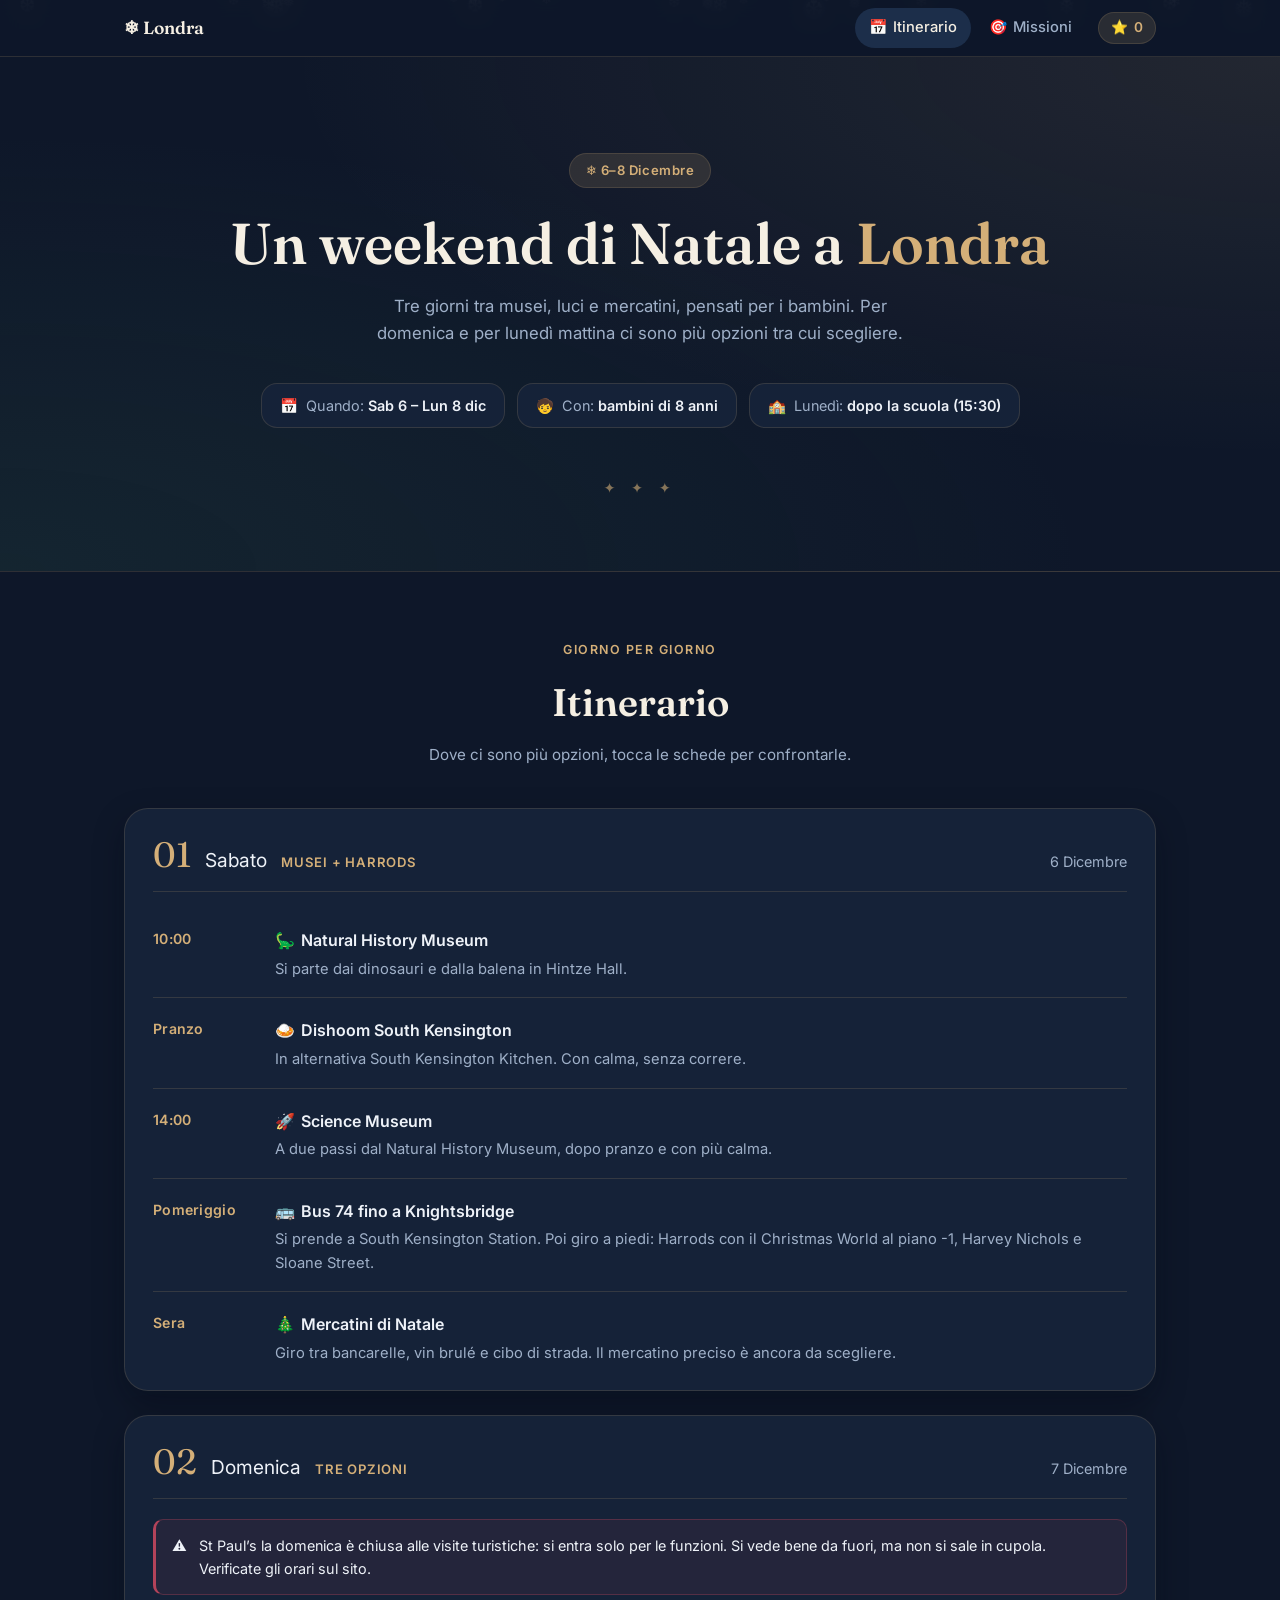
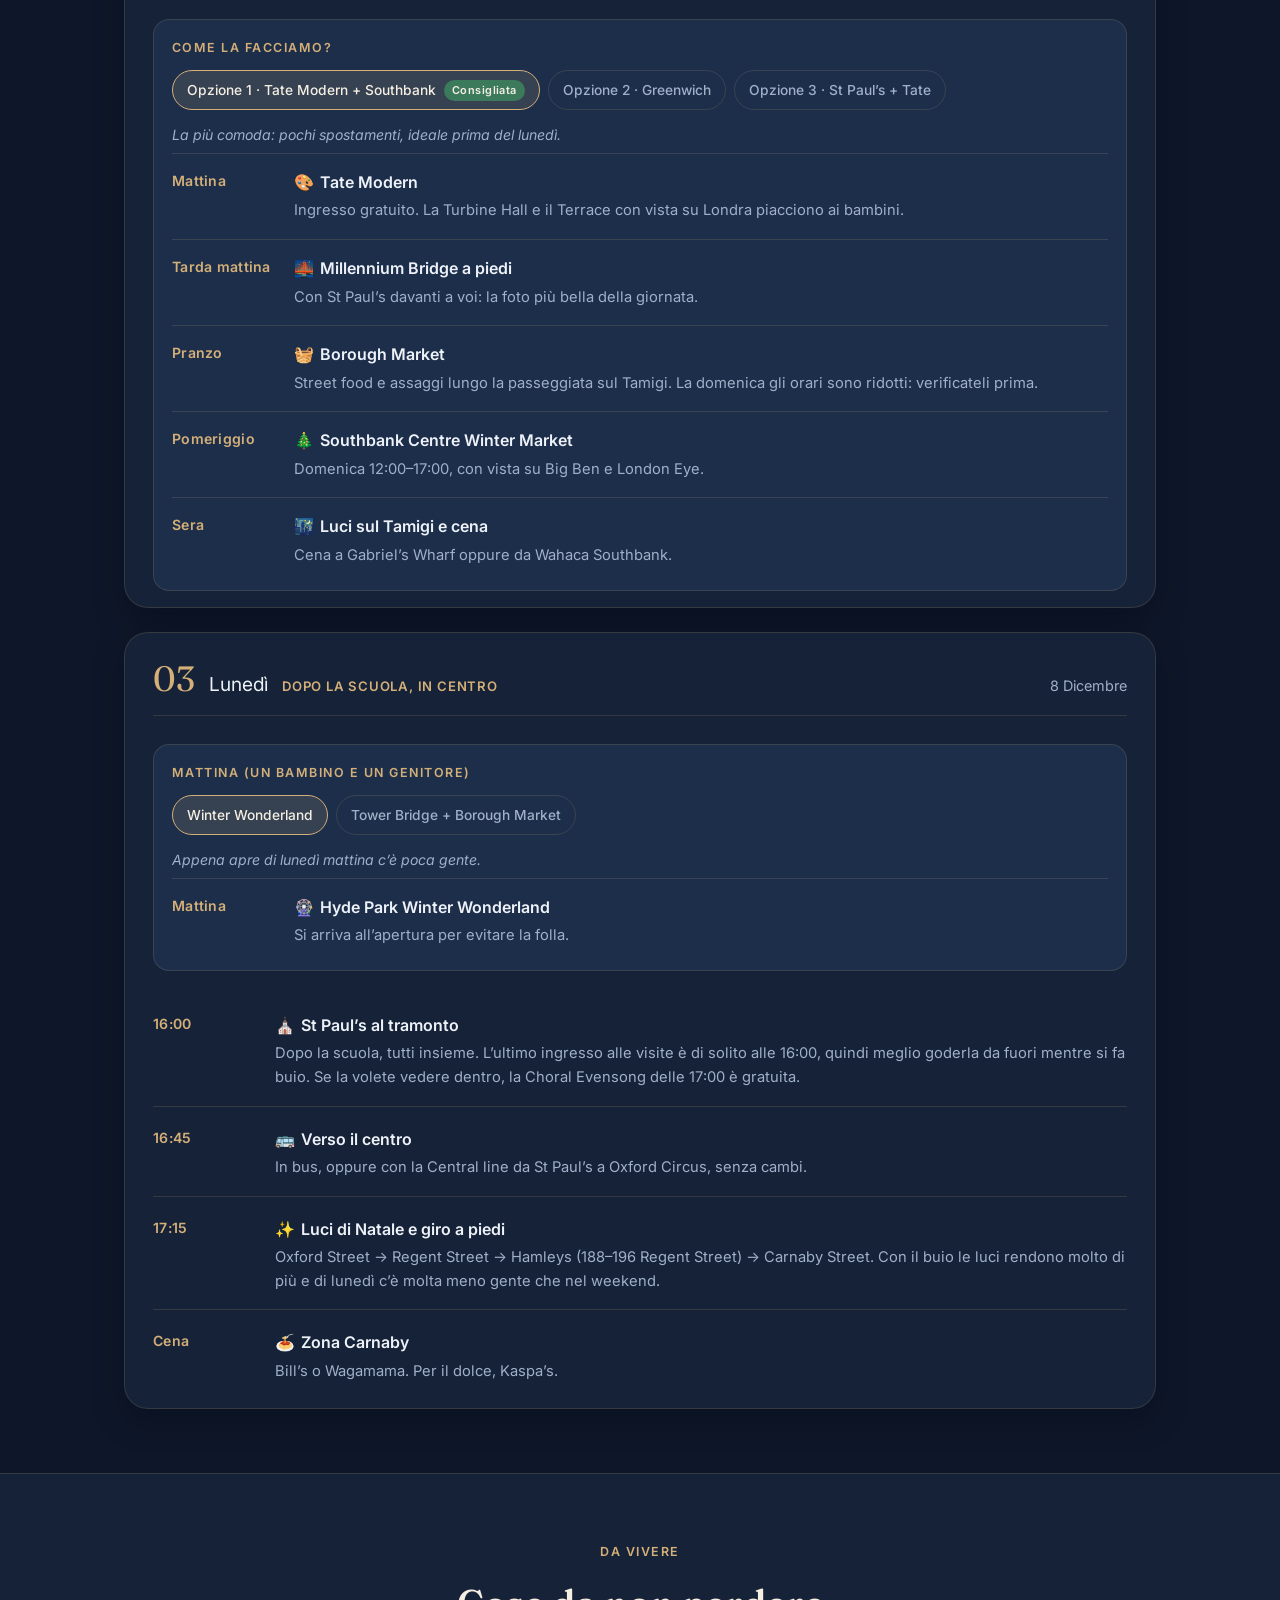
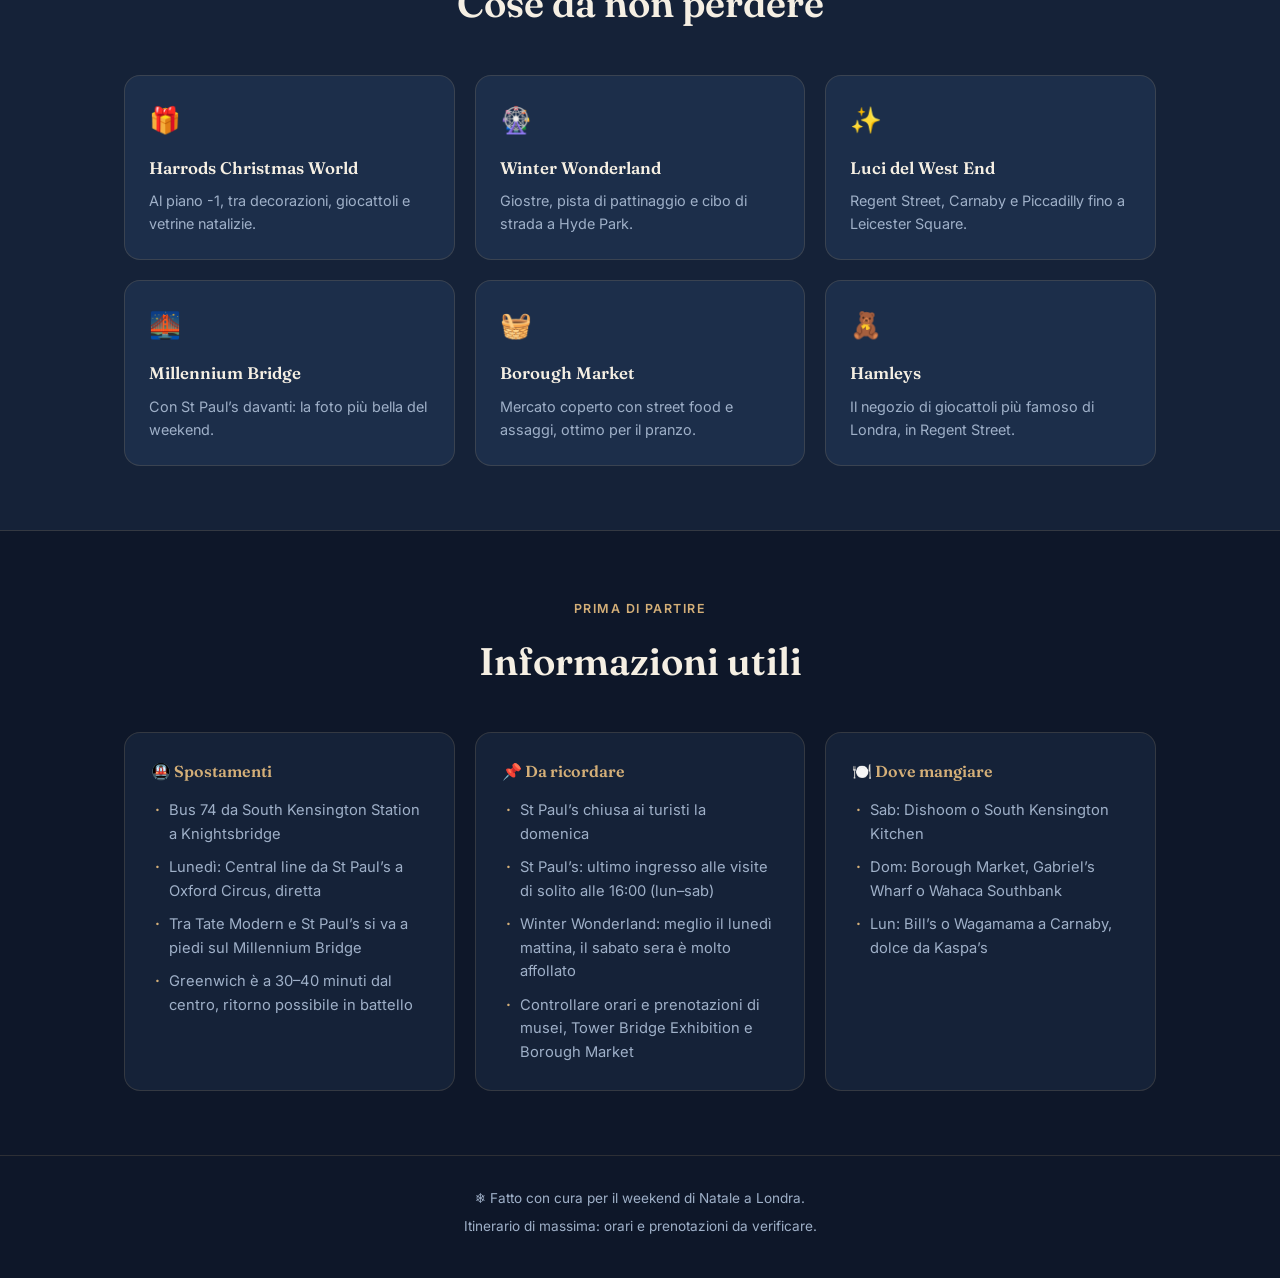
==== index.html @ 8138b047 "broke css and html" ====
<!DOCTYPE html>
<html lang="it">
<head>
  <meta charset="UTF-8">
  <meta name="viewport" content="width=device-width, initial-scale=1.0">
  <meta name="theme-color" content="#0e1729">
  <meta name="description" content="Weekend di Natale a Londra: itinerario, cose da fare e informazioni utili.">
  <title>Londra · Weekend di Natale</title>

  <link rel="preconnect" href="https://fonts.googleapis.com">
  <link rel="preconnect" href="https://fonts.gstatic.com" crossorigin>
  <link href="https://fonts.googleapis.com/css2?family=Fraunces:opsz,wght@9..144,500;9..144,600;9..144,700&family=Inter:wght@400;500;600;700&display=swap" rel="stylesheet">

  <link rel="stylesheet" href="css/main.css?v=2">
</head>
<body>

  <div class="snow" id="snow" aria-hidden="true"></div>

  <nav class="topnav" id="topnav" aria-label="Pagine"></nav>

  <header class="hero" id="hero"></header>

  <main>
    <section class="itinerary" id="itinerary" aria-labelledby="itinerary-title"></section>

    <section class="highlights" id="highlights" aria-labelledby="highlights-title"></section>

    <section class="info" id="info" aria-labelledby="info-title"></section>
  </main>

  <footer id="footer"></footer>

  <script src="js/content.js?v=2"></script>
  <script src="js/store.js?v=2"></script>
  <script src="js/snow.js?v=2"></script>
  <script src="js/nav.js?v=2"></script>
  <script src="js/render/header.js?v=2"></script>
  <script src="js/render/itinerary.js?v=2"></script>
  <script src="js/render/highlights.js?v=2"></script>
  <script src="js/render/info.js?v=2"></script>
  <script src="js/render/footer.js?v=2"></script>
  <script src="js/options-behavior.js?v=2"></script>
  <script src="js/main.js?v=2"></script>
</body>
</html>
---- css/main.css ----
/* Entry point: importa i token prima di tutto, poi base e i moduli
   per sezione. L'ordine segue quello del DOM in index.html. */
@import 'tokens.css?v=2';
@import 'base.css?v=2';
@import 'snow.css?v=2';
@import 'nav.css?v=2';
@import 'header.css?v=2';
@import 'itinerary.css?v=2';
@import 'choice.css?v=2';
@import 'highlights.css?v=2';
@import 'info.css?v=2';
@import 'missions.css?v=2';
@import 'footer.css?v=2';

main {
  position: relative;
  z-index: 2;
}

footer {
  position: relative;
  z-index: 2;
}
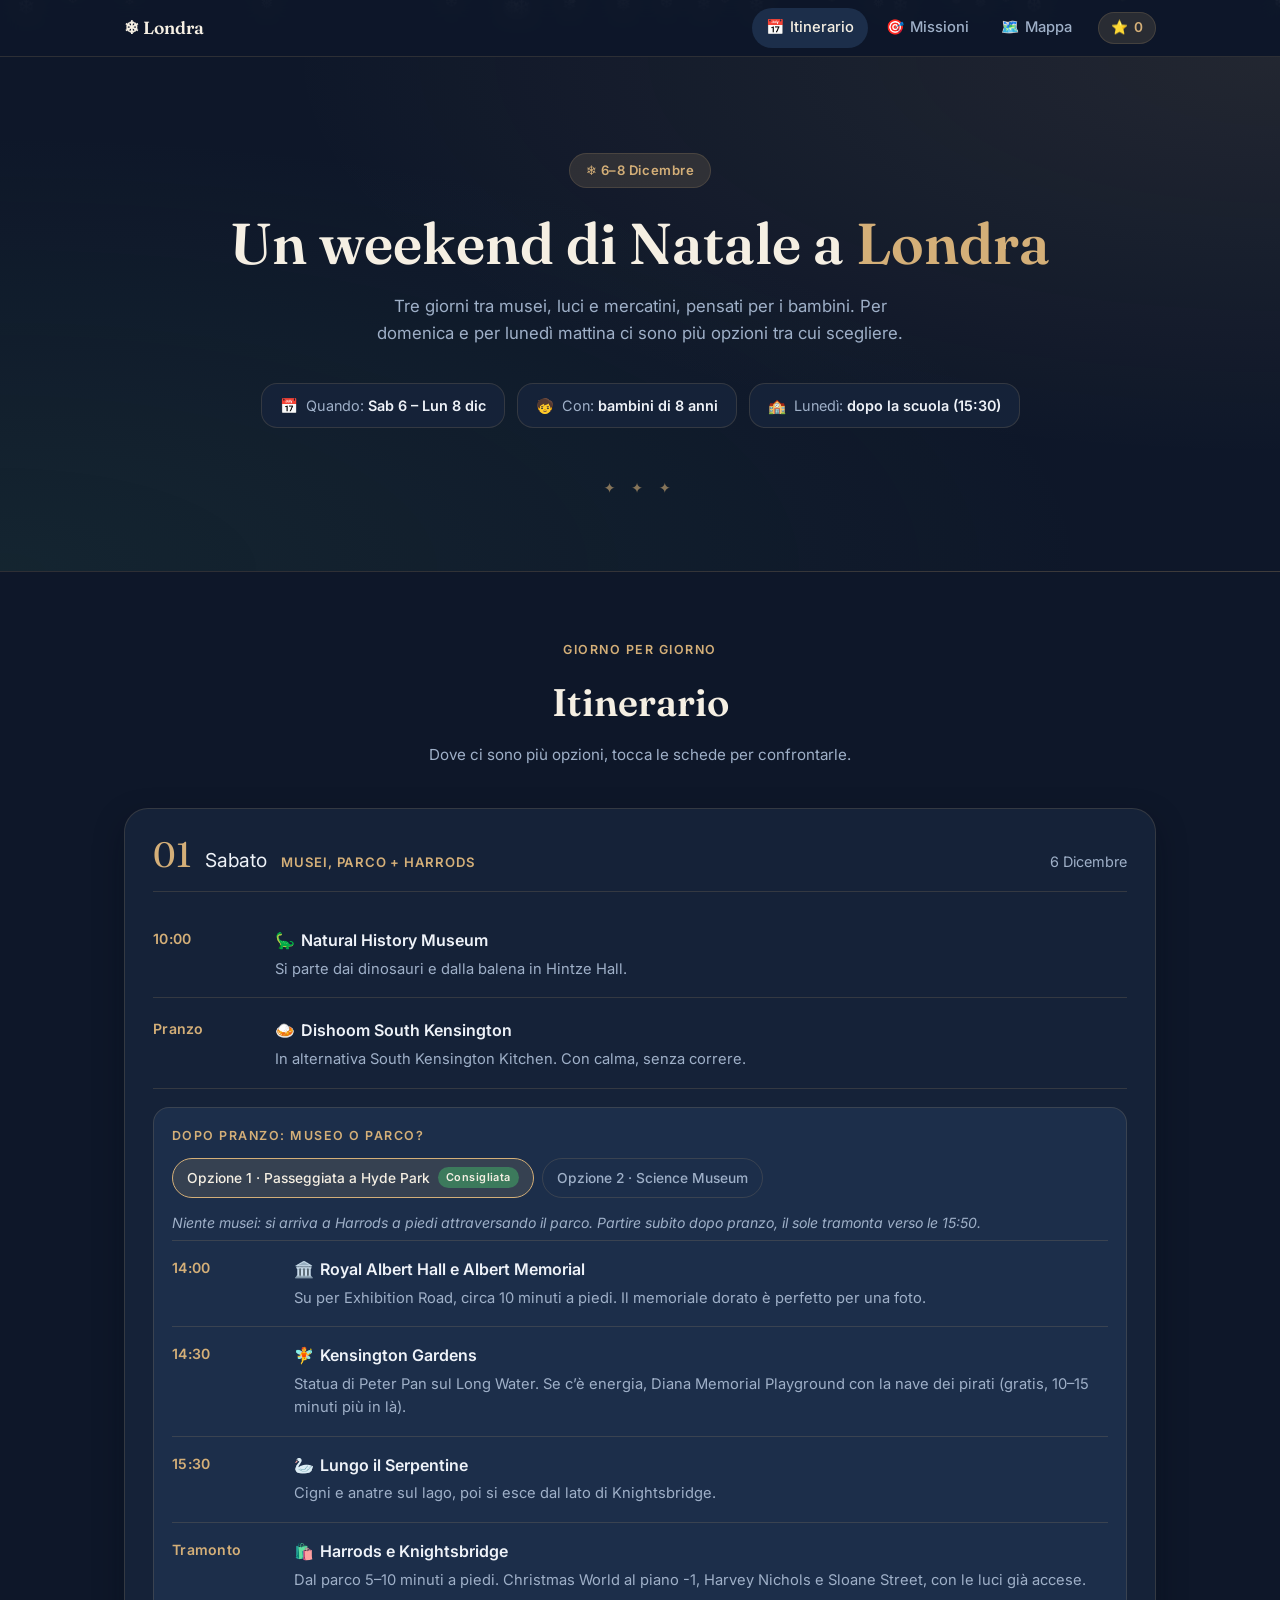
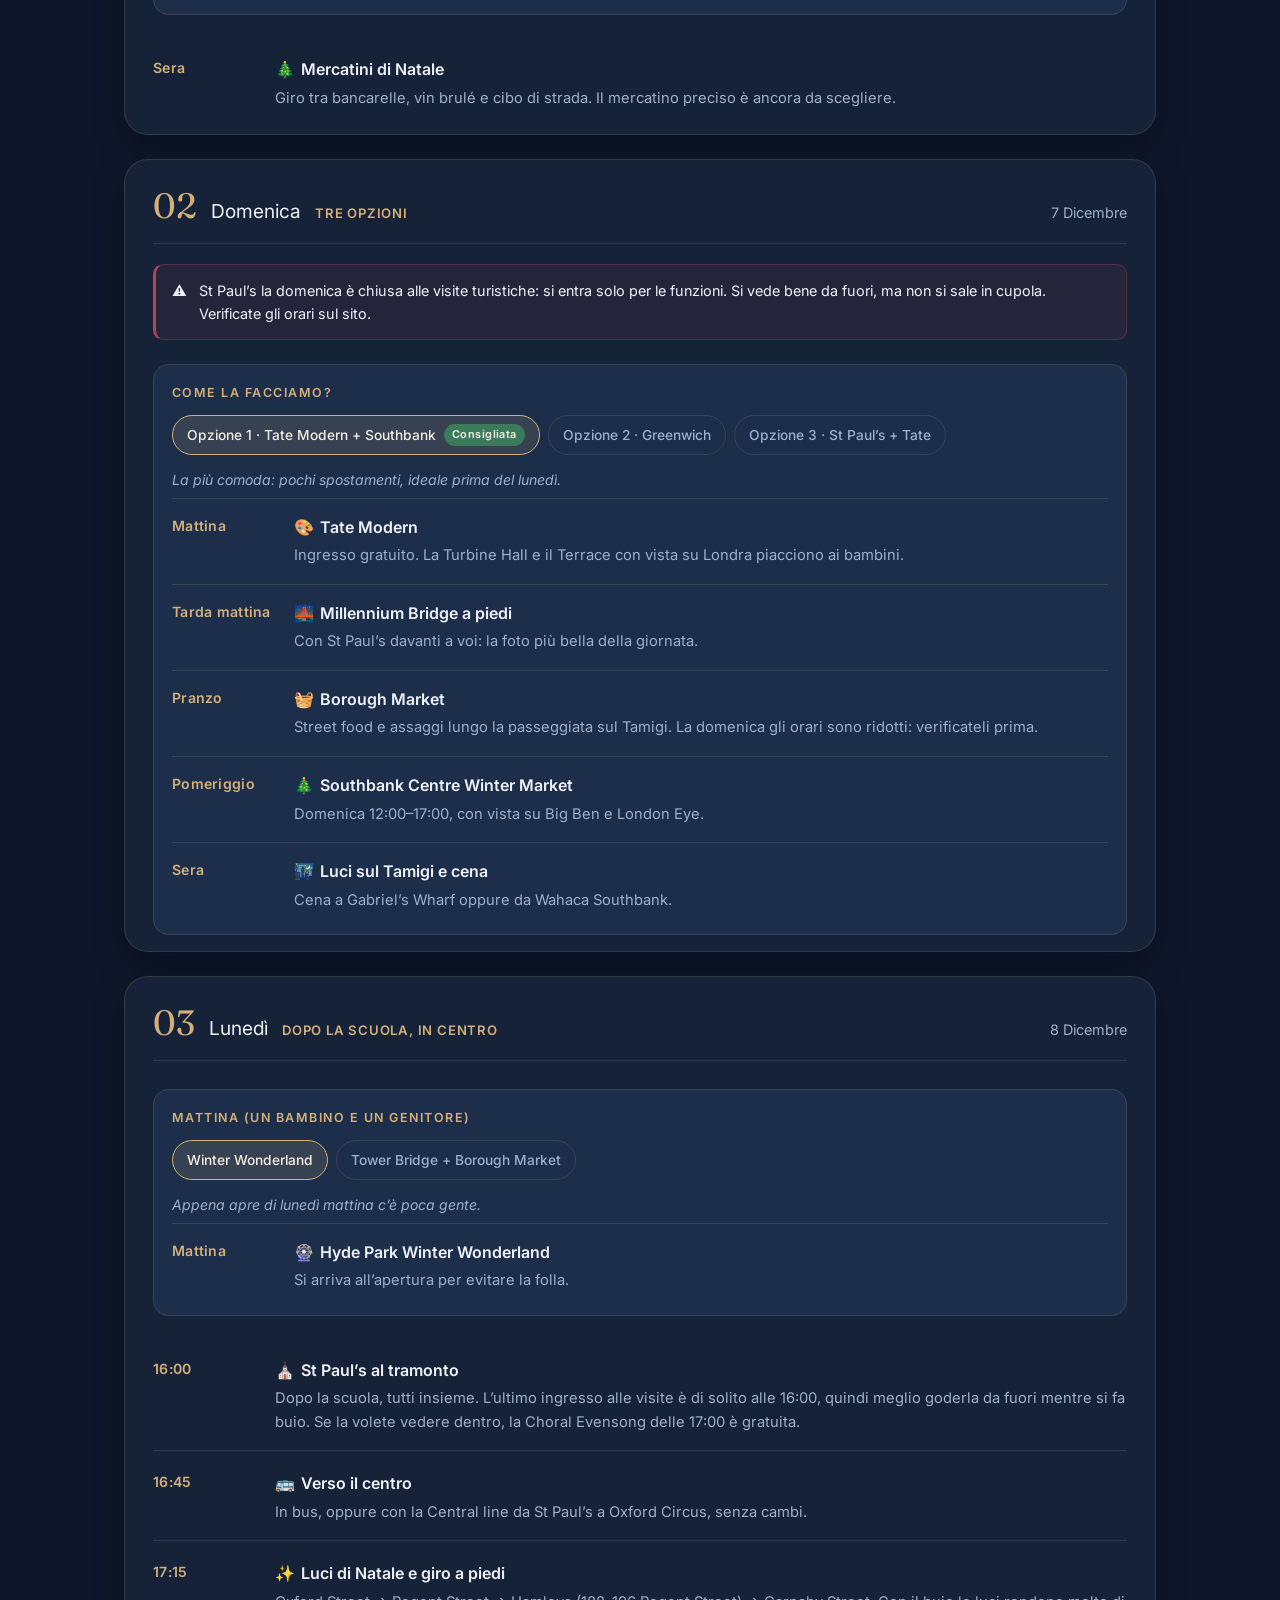
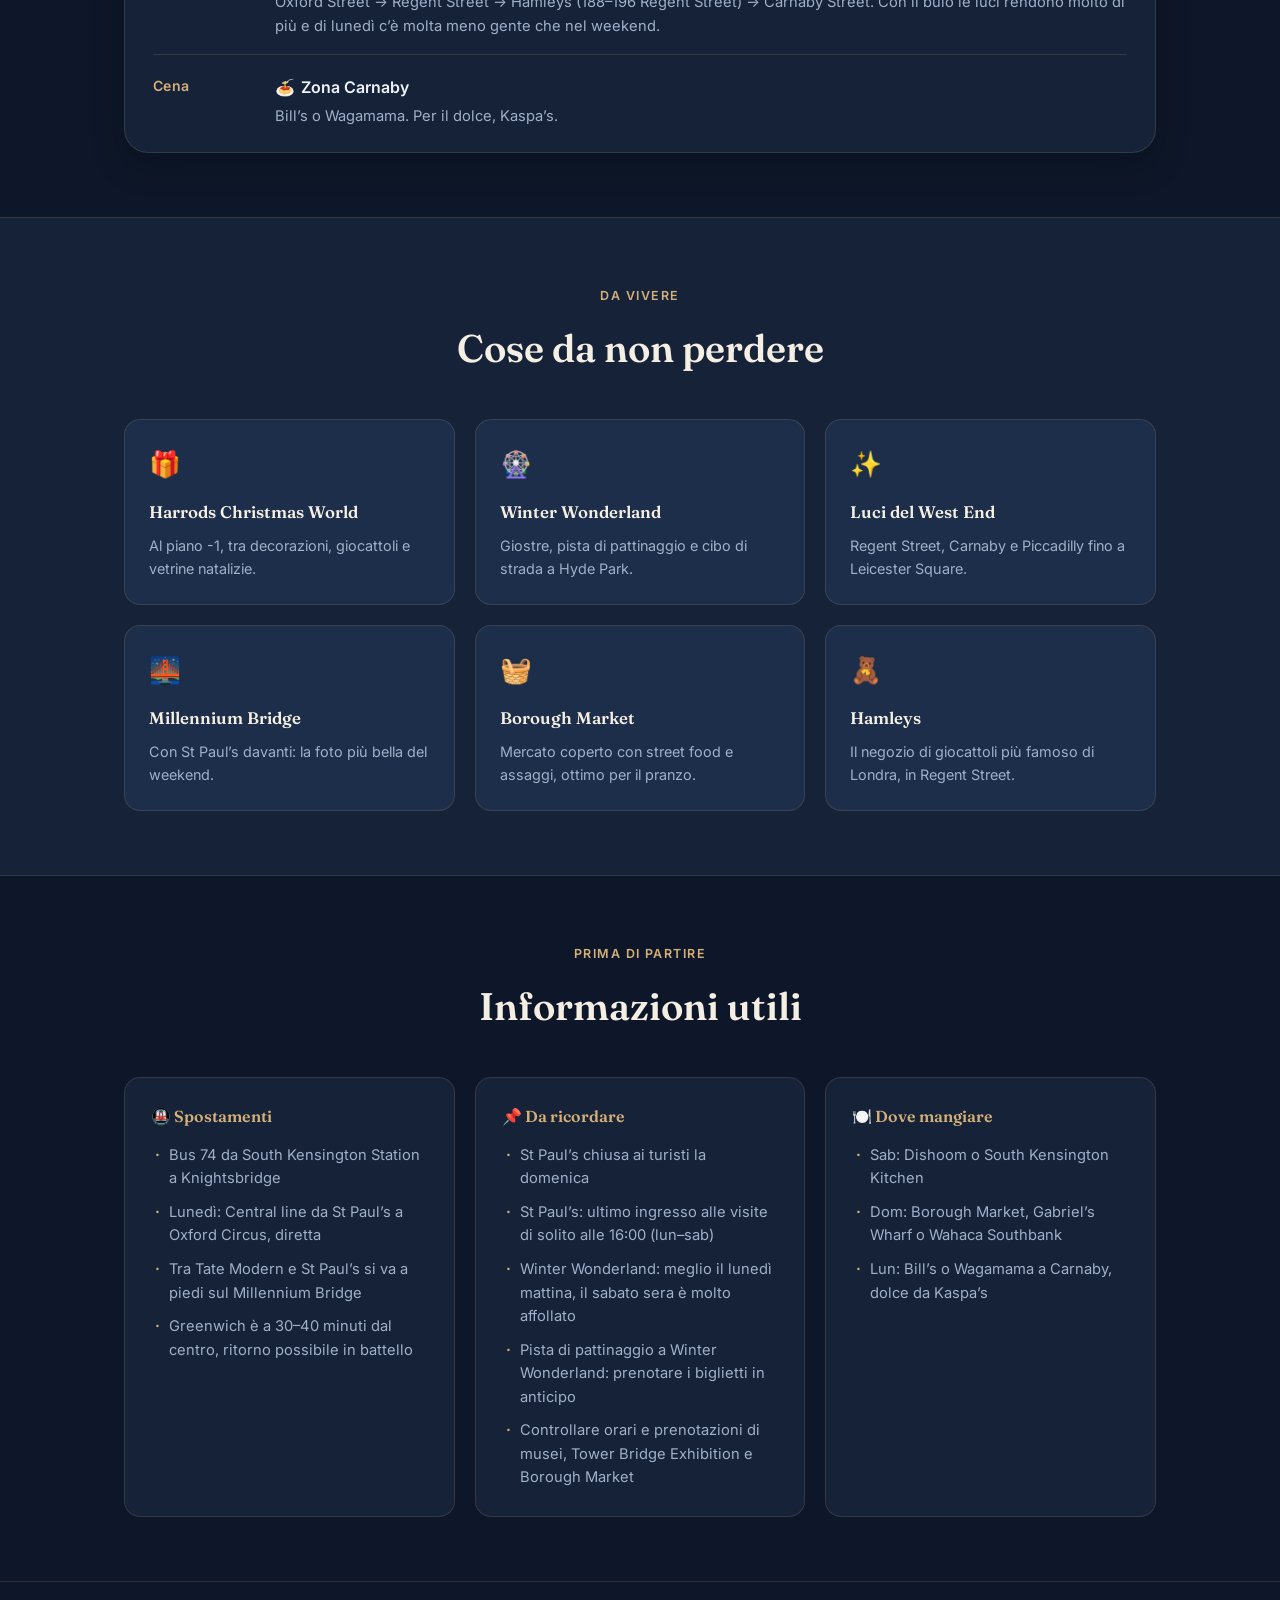
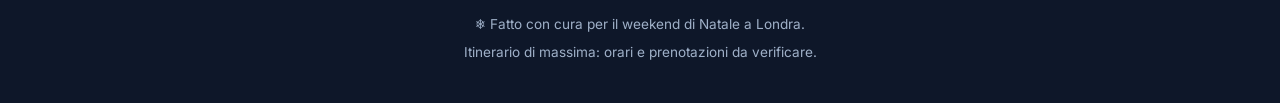
==== commit 9e1cbaa9: "Add Christmas map page with shops, lights, markets and museums New mappa.html (linked in the top nav" ====
--- a/index.html
+++ b/index.html
@@ -11,7 +11,7 @@
   <link rel="preconnect" href="https://fonts.gstatic.com" crossorigin>
   <link href="https://fonts.googleapis.com/css2?family=Fraunces:opsz,wght@9..144,500;9..144,600;9..144,700&family=Inter:wght@400;500;600;700&display=swap" rel="stylesheet">
 
-  <link rel="stylesheet" href="css/main.css?v=2">
+  <link rel="stylesheet" href="css/main.css?v=5">
 </head>
 <body>
 
@@ -31,16 +31,16 @@
 
   <footer id="footer"></footer>
 
-  <script src="js/content.js?v=2"></script>
-  <script src="js/store.js?v=2"></script>
-  <script src="js/snow.js?v=2"></script>
-  <script src="js/nav.js?v=2"></script>
-  <script src="js/render/header.js?v=2"></script>
-  <script src="js/render/itinerary.js?v=2"></script>
-  <script src="js/render/highlights.js?v=2"></script>
-  <script src="js/render/info.js?v=2"></script>
-  <script src="js/render/footer.js?v=2"></script>
-  <script src="js/options-behavior.js?v=2"></script>
-  <script src="js/main.js?v=2"></script>
+  <script src="js/content.js?v=5"></script>
+  <script src="js/store.js?v=5"></script>
+  <script src="js/snow.js?v=5"></script>
+  <script src="js/nav.js?v=5"></script>
+  <script src="js/render/header.js?v=5"></script>
+  <script src="js/render/itinerary.js?v=5"></script>
+  <script src="js/render/highlights.js?v=5"></script>
+  <script src="js/render/info.js?v=5"></script>
+  <script src="js/render/footer.js?v=5"></script>
+  <script src="js/options-behavior.js?v=5"></script>
+  <script src="js/main.js?v=5"></script>
 </body>
 </html>
--- a/css/main.css
+++ b/css/main.css
@@ -1,16 +1,17 @@
 /* Entry point: importa i token prima di tutto, poi base e i moduli
    per sezione. L'ordine segue quello del DOM in index.html. */
-@import 'tokens.css?v=2';
-@import 'base.css?v=2';
-@import 'snow.css?v=2';
-@import 'nav.css?v=2';
-@import 'header.css?v=2';
-@import 'itinerary.css?v=2';
-@import 'choice.css?v=2';
-@import 'highlights.css?v=2';
-@import 'info.css?v=2';
-@import 'missions.css?v=2';
-@import 'footer.css?v=2';
+@import 'tokens.css?v=5';
+@import 'base.css?v=5';
+@import 'snow.css?v=5';
+@import 'nav.css?v=5';
+@import 'header.css?v=5';
+@import 'itinerary.css?v=5';
+@import 'choice.css?v=5';
+@import 'highlights.css?v=5';
+@import 'info.css?v=5';
+@import 'missions.css?v=5';
+@import 'map.css?v=5';
+@import 'footer.css?v=5';
 
 main {
   position: relative;
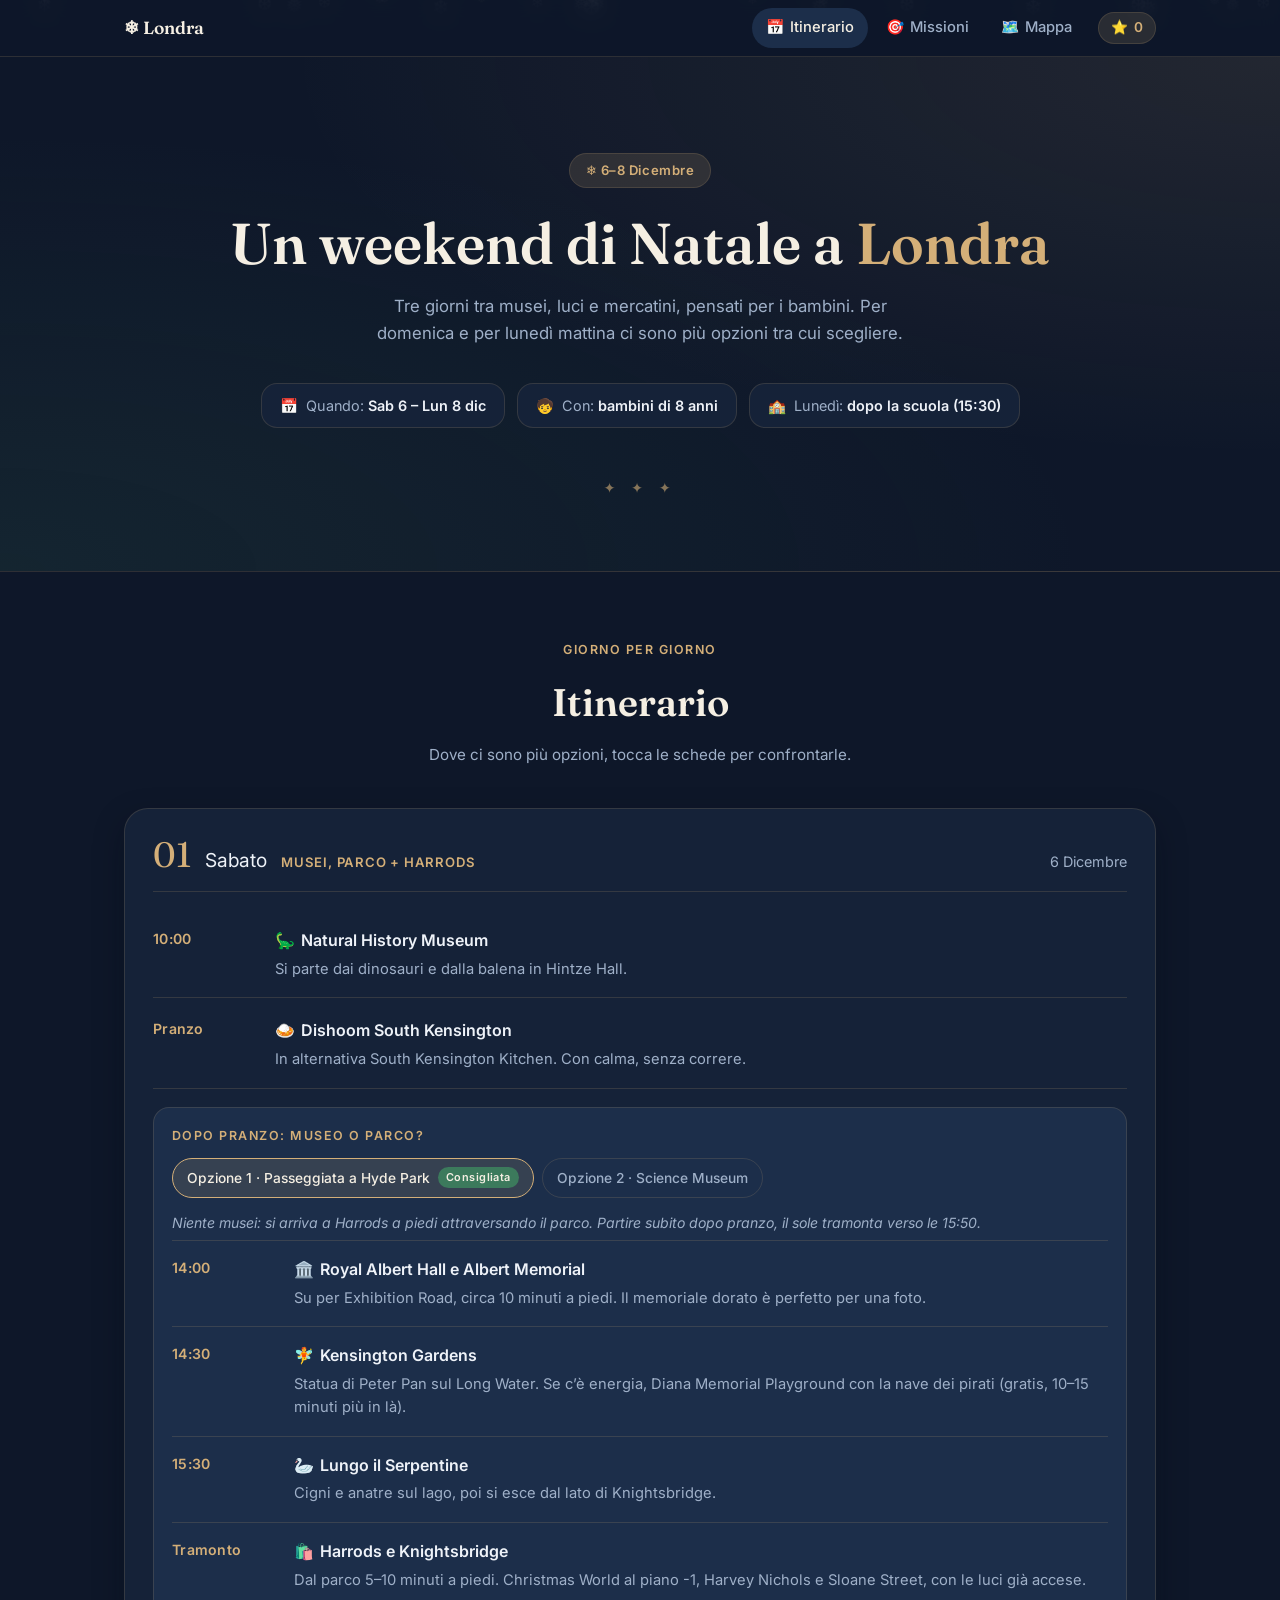
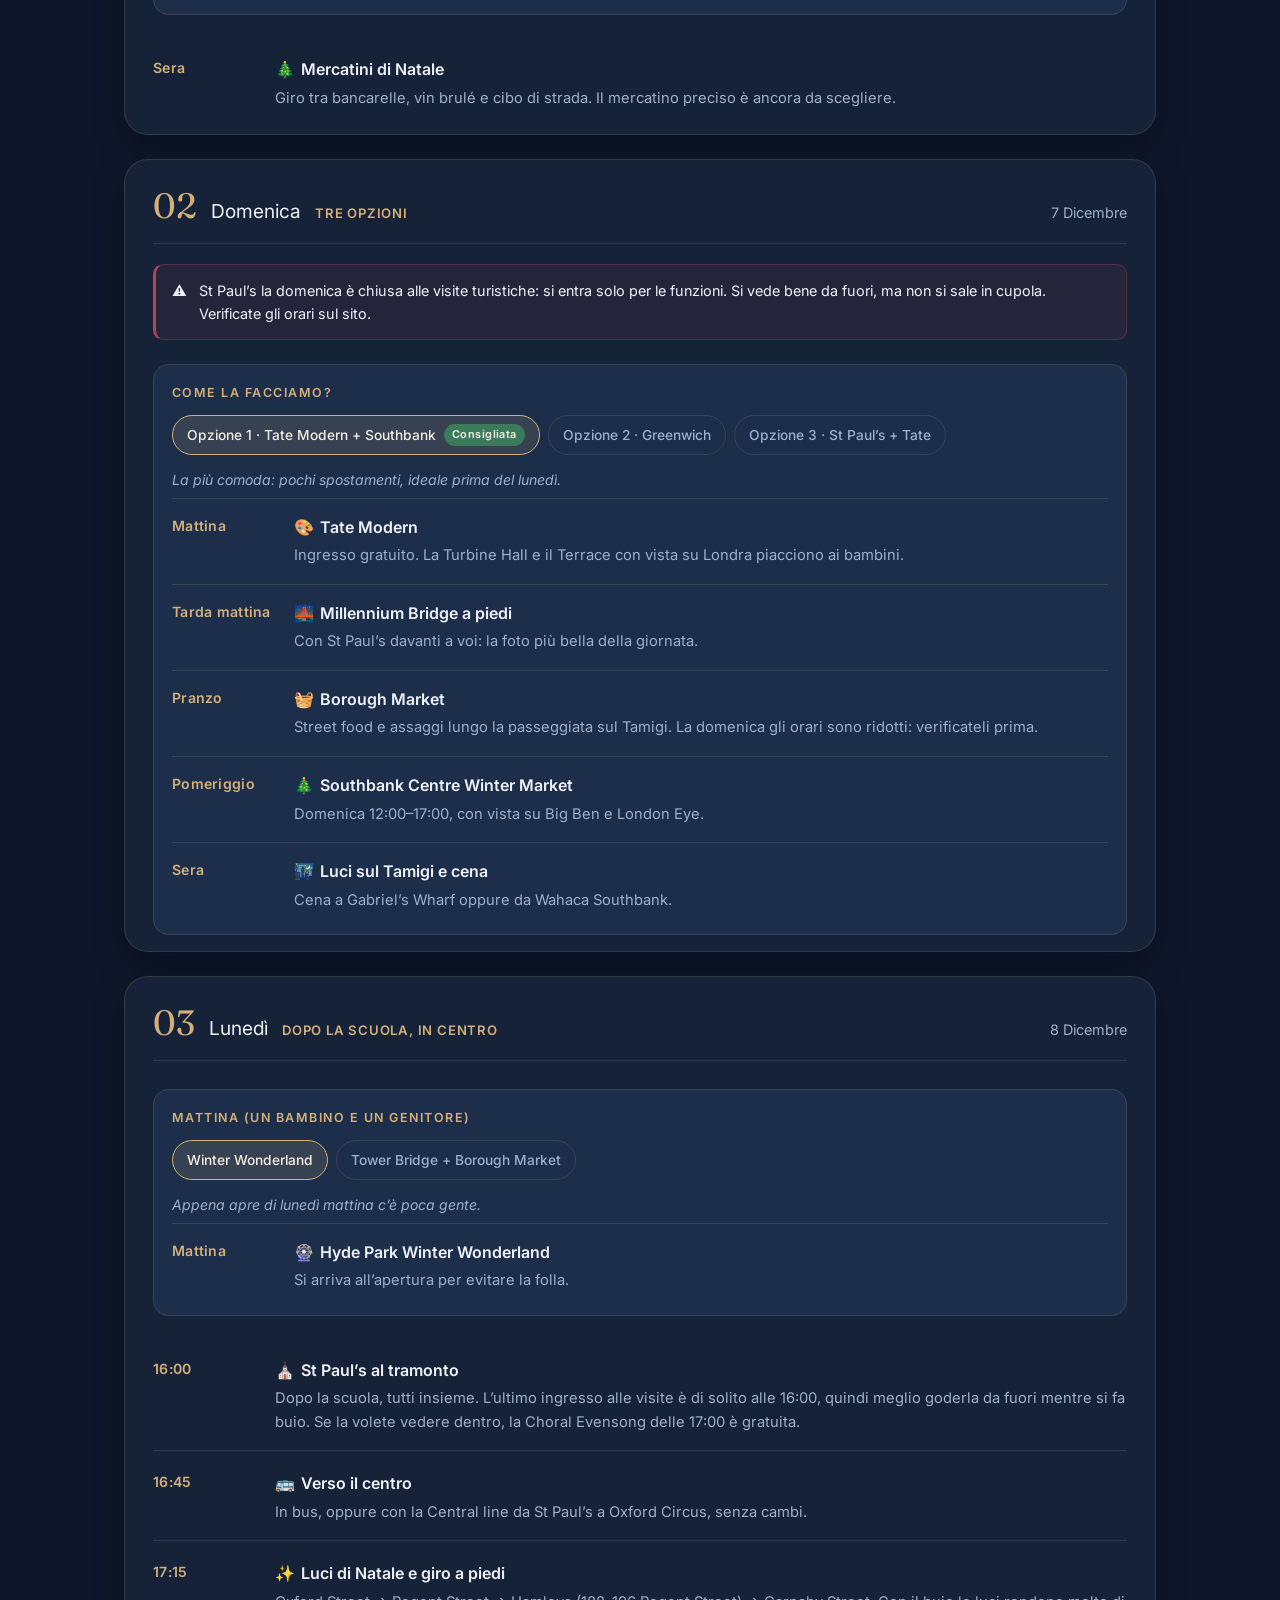
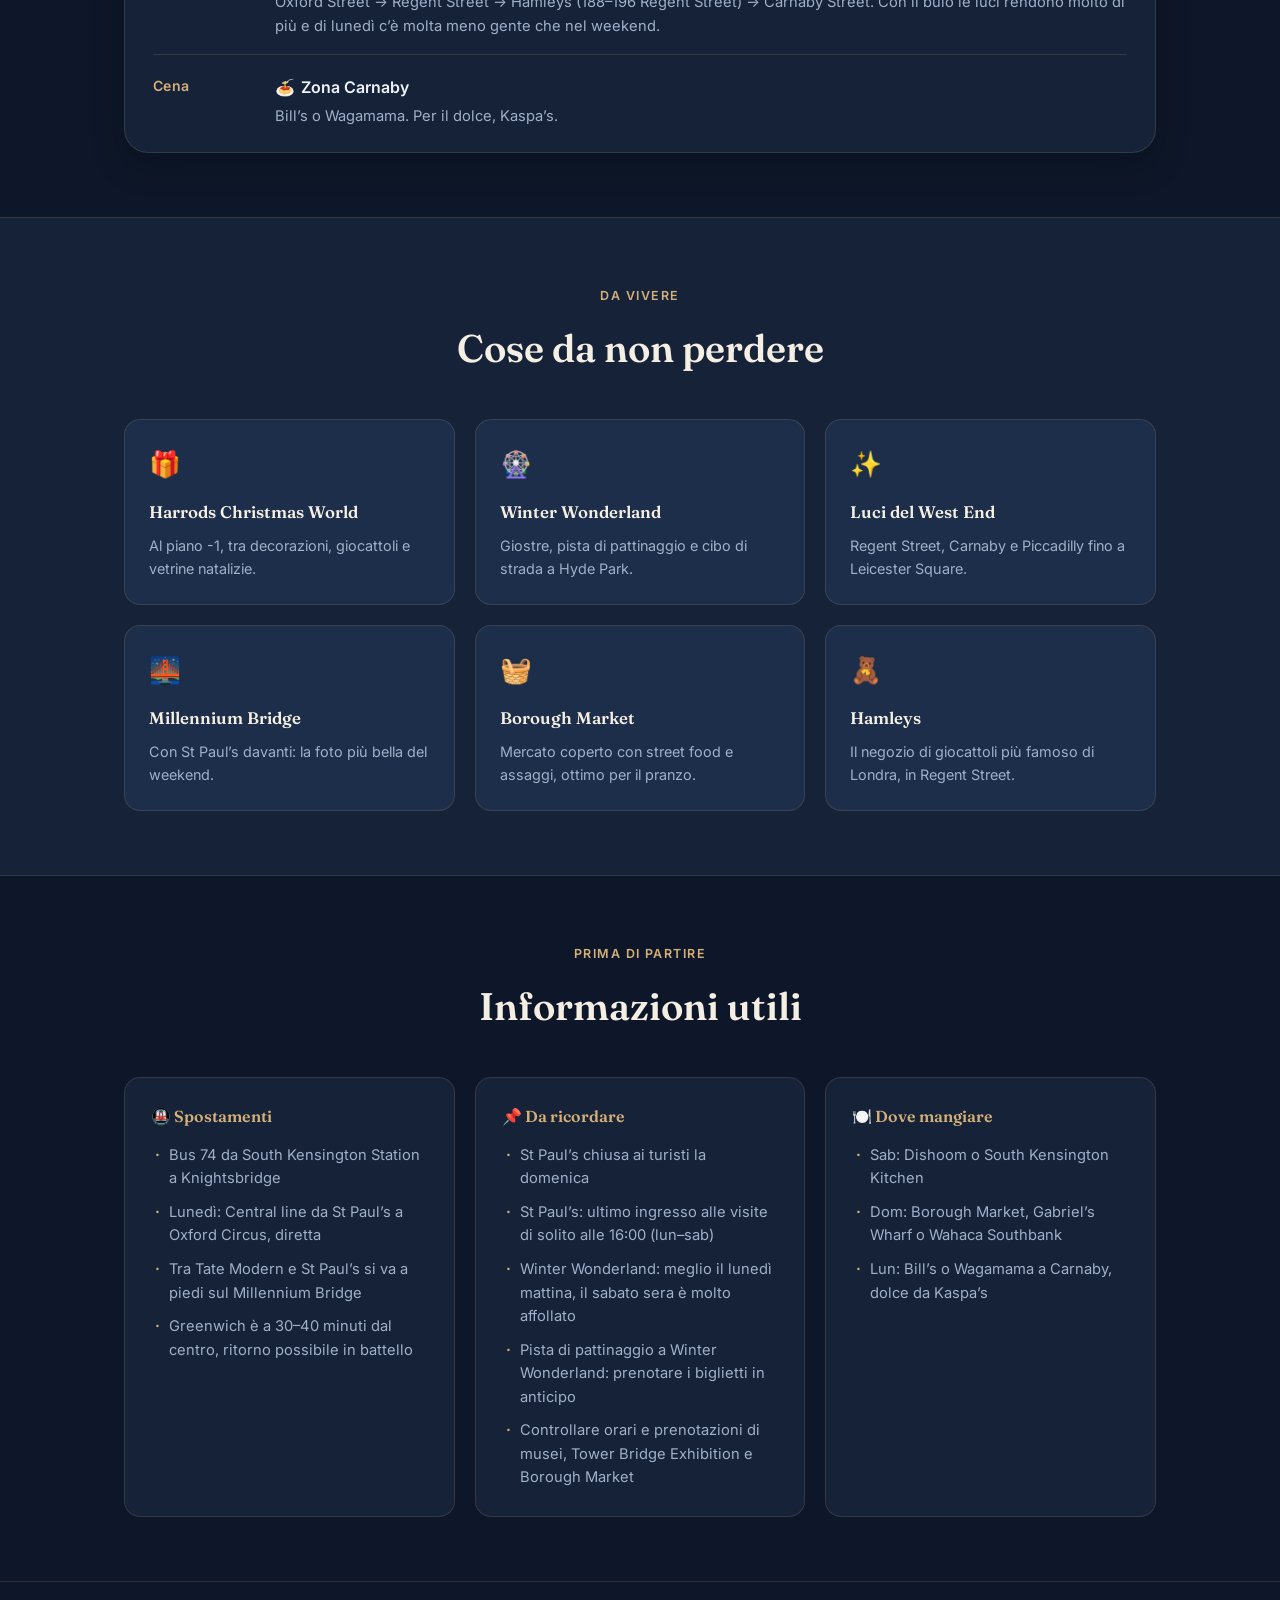
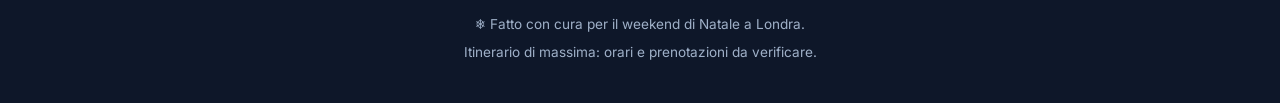
==== commit b952c7ed: "Expand Christmas map: 2026 lights, Harry Potter, gardens and search - Add every 2026 light display a" ====
--- a/index.html
+++ b/index.html
@@ -11,7 +11,7 @@
   <link rel="preconnect" href="https://fonts.gstatic.com" crossorigin>
   <link href="https://fonts.googleapis.com/css2?family=Fraunces:opsz,wght@9..144,500;9..144,600;9..144,700&family=Inter:wght@400;500;600;700&display=swap" rel="stylesheet">
 
-  <link rel="stylesheet" href="css/main.css?v=5">
+  <link rel="stylesheet" href="css/main.css?v=9">
 </head>
 <body>
 
@@ -31,16 +31,16 @@
 
   <footer id="footer"></footer>
 
-  <script src="js/content.js?v=5"></script>
-  <script src="js/store.js?v=5"></script>
-  <script src="js/snow.js?v=5"></script>
-  <script src="js/nav.js?v=5"></script>
-  <script src="js/render/header.js?v=5"></script>
-  <script src="js/render/itinerary.js?v=5"></script>
-  <script src="js/render/highlights.js?v=5"></script>
-  <script src="js/render/info.js?v=5"></script>
-  <script src="js/render/footer.js?v=5"></script>
-  <script src="js/options-behavior.js?v=5"></script>
-  <script src="js/main.js?v=5"></script>
+  <script src="js/content.js?v=9"></script>
+  <script src="js/store.js?v=9"></script>
+  <script src="js/snow.js?v=9"></script>
+  <script src="js/nav.js?v=9"></script>
+  <script src="js/render/header.js?v=9"></script>
+  <script src="js/render/itinerary.js?v=9"></script>
+  <script src="js/render/highlights.js?v=9"></script>
+  <script src="js/render/info.js?v=9"></script>
+  <script src="js/render/footer.js?v=9"></script>
+  <script src="js/options-behavior.js?v=9"></script>
+  <script src="js/main.js?v=9"></script>
 </body>
 </html>
--- a/css/main.css
+++ b/css/main.css
@@ -1,17 +1,17 @@
 /* Entry point: importa i token prima di tutto, poi base e i moduli
    per sezione. L'ordine segue quello del DOM in index.html. */
-@import 'tokens.css?v=5';
-@import 'base.css?v=5';
-@import 'snow.css?v=5';
-@import 'nav.css?v=5';
-@import 'header.css?v=5';
-@import 'itinerary.css?v=5';
-@import 'choice.css?v=5';
-@import 'highlights.css?v=5';
-@import 'info.css?v=5';
-@import 'missions.css?v=5';
-@import 'map.css?v=5';
-@import 'footer.css?v=5';
+@import 'tokens.css?v=9';
+@import 'base.css?v=9';
+@import 'snow.css?v=9';
+@import 'nav.css?v=9';
+@import 'header.css?v=9';
+@import 'itinerary.css?v=9';
+@import 'choice.css?v=9';
+@import 'highlights.css?v=9';
+@import 'info.css?v=9';
+@import 'missions.css?v=9';
+@import 'map.css?v=9';
+@import 'footer.css?v=9';
 
 main {
   position: relative;
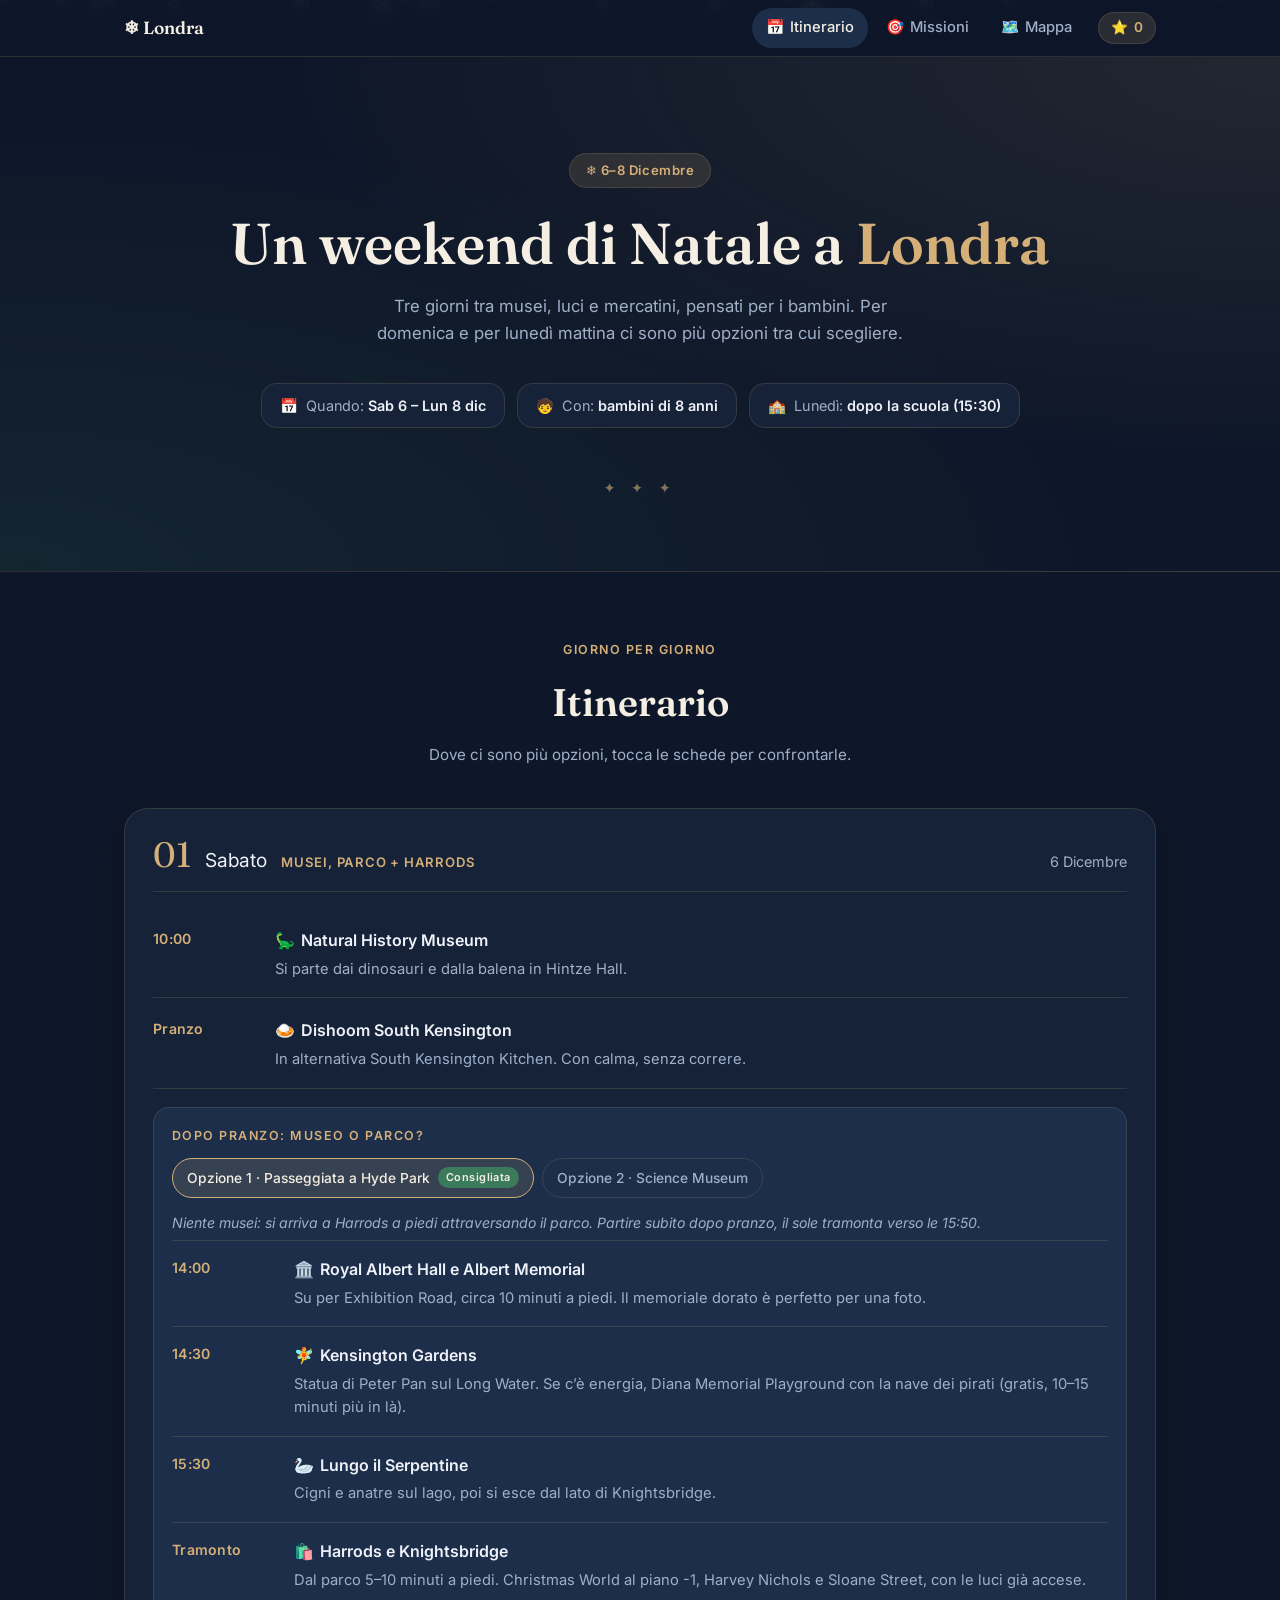
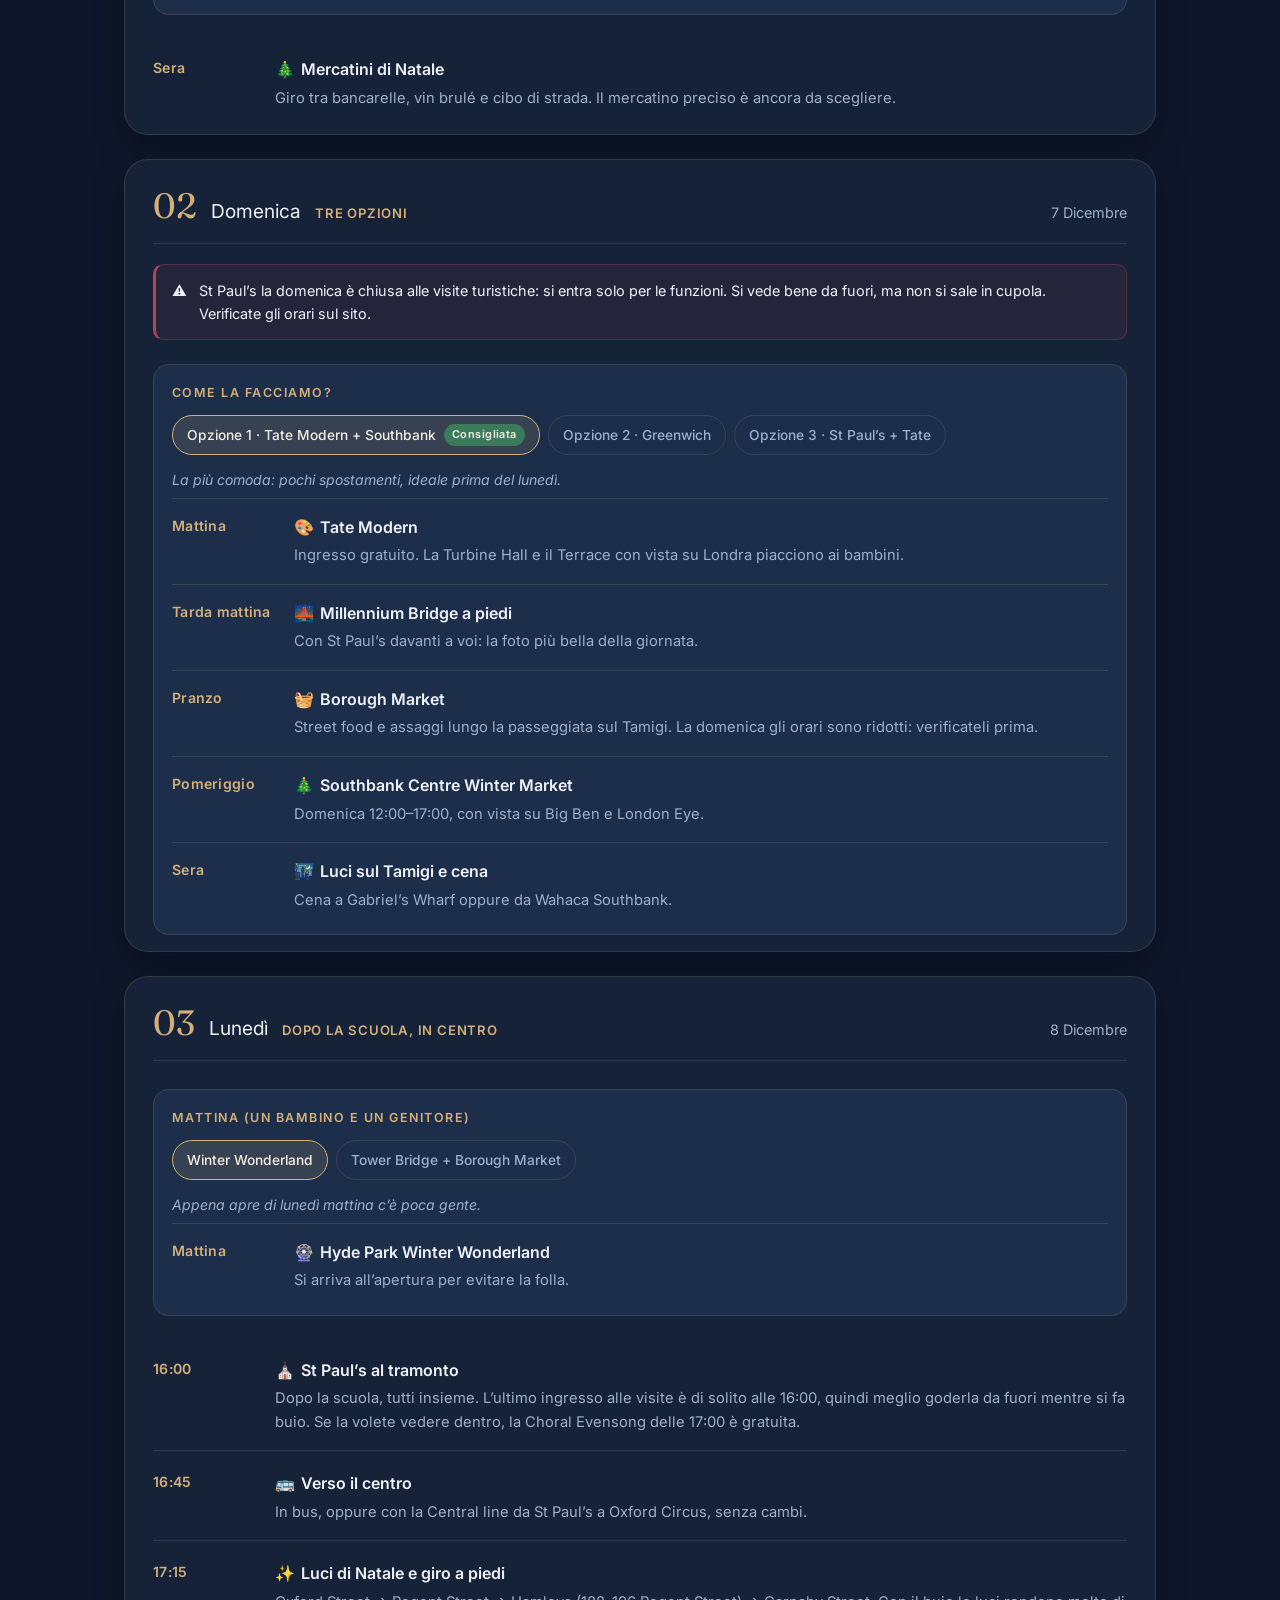
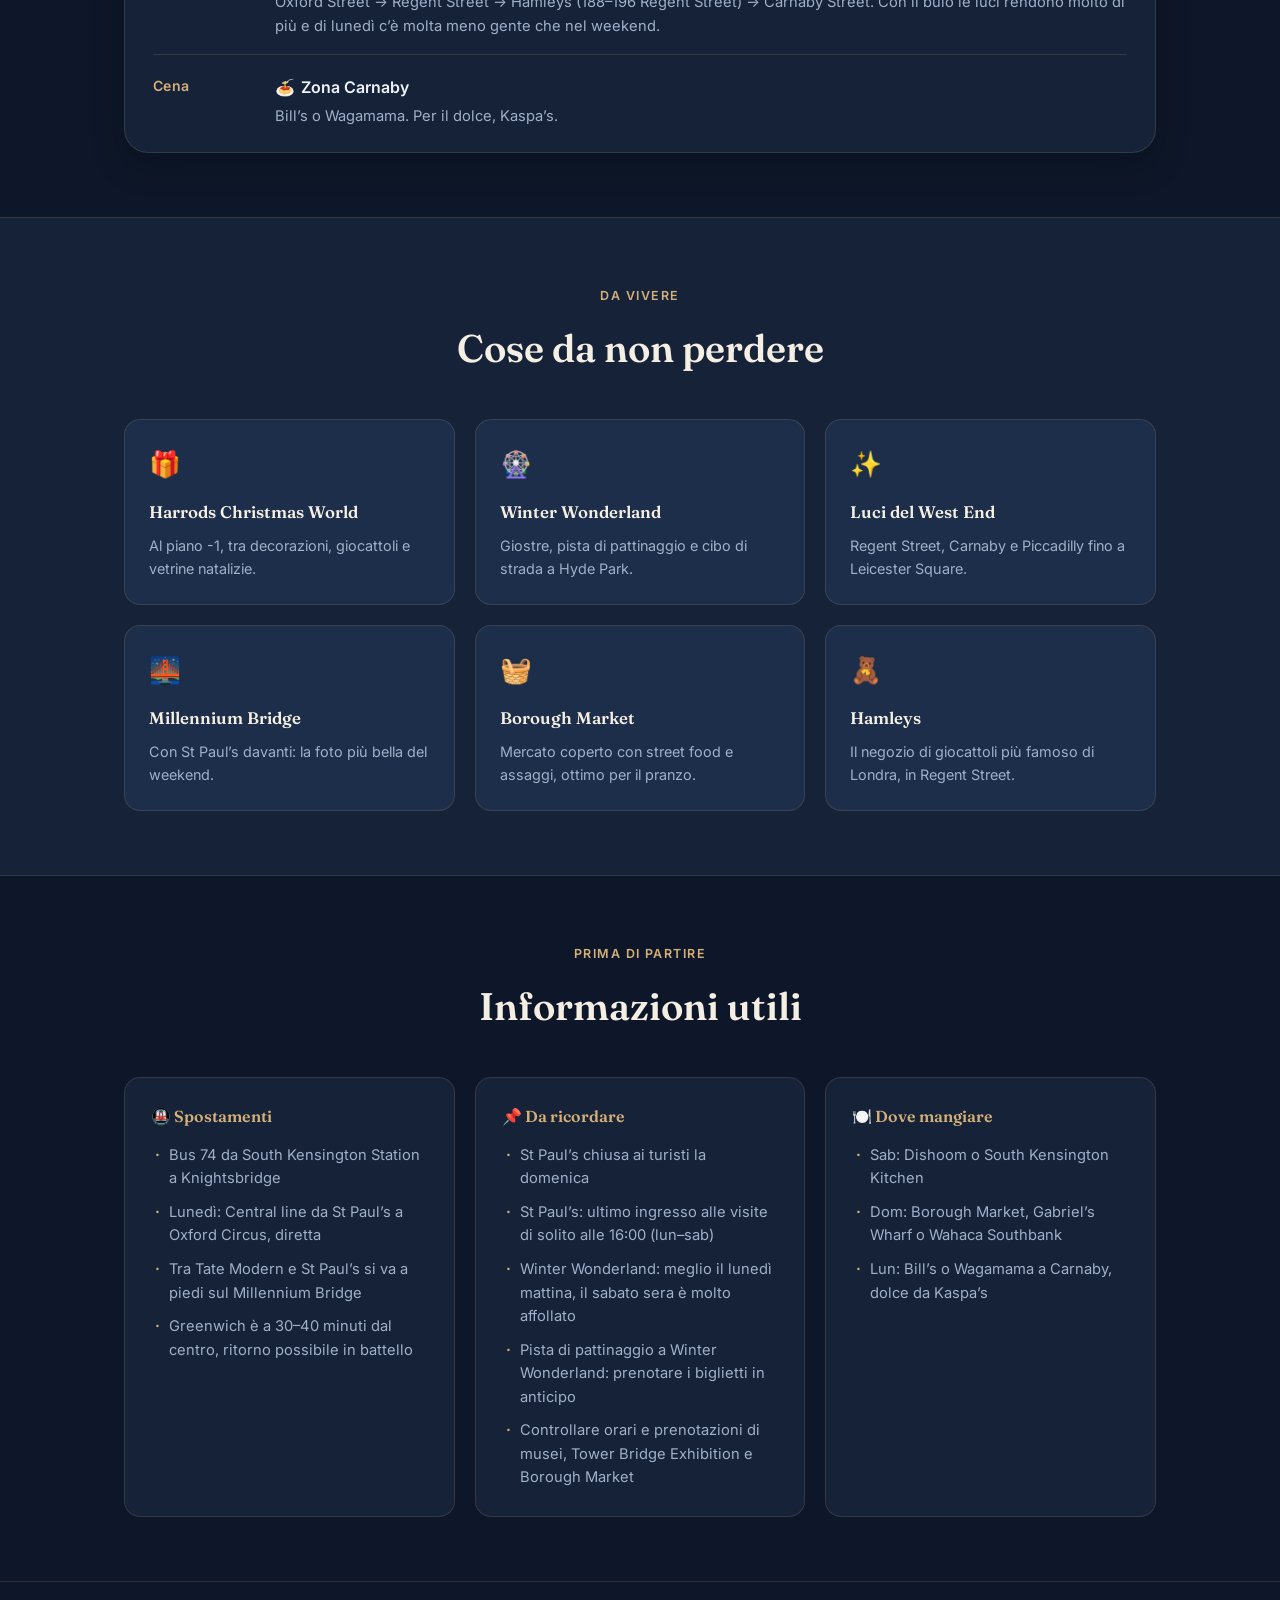
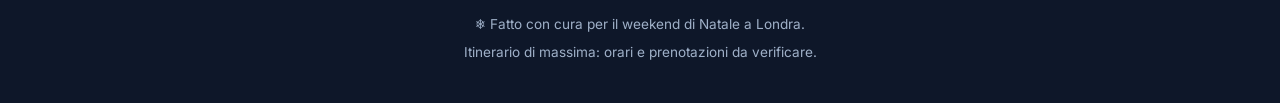
==== commit e6a6903a: "Add Christmas tree favicon on the UK flag SVG favicon plus 32px PNG fallback and a 180px apple-touch" ====
--- a/index.html
+++ b/index.html
@@ -4,6 +4,9 @@
   <meta charset="UTF-8">
   <meta name="viewport" content="width=device-width, initial-scale=1.0">
   <meta name="theme-color" content="#0e1729">
+  <link rel="icon" href="assets/favicon.svg?v=1" type="image/svg+xml">
+  <link rel="icon" href="assets/favicon-32.png?v=1" type="image/png" sizes="32x32">
+  <link rel="apple-touch-icon" href="assets/apple-touch-icon.png?v=1">
   <meta name="description" content="Weekend di Natale a Londra: itinerario, cose da fare e informazioni utili.">
   <title>Londra · Weekend di Natale</title>
 
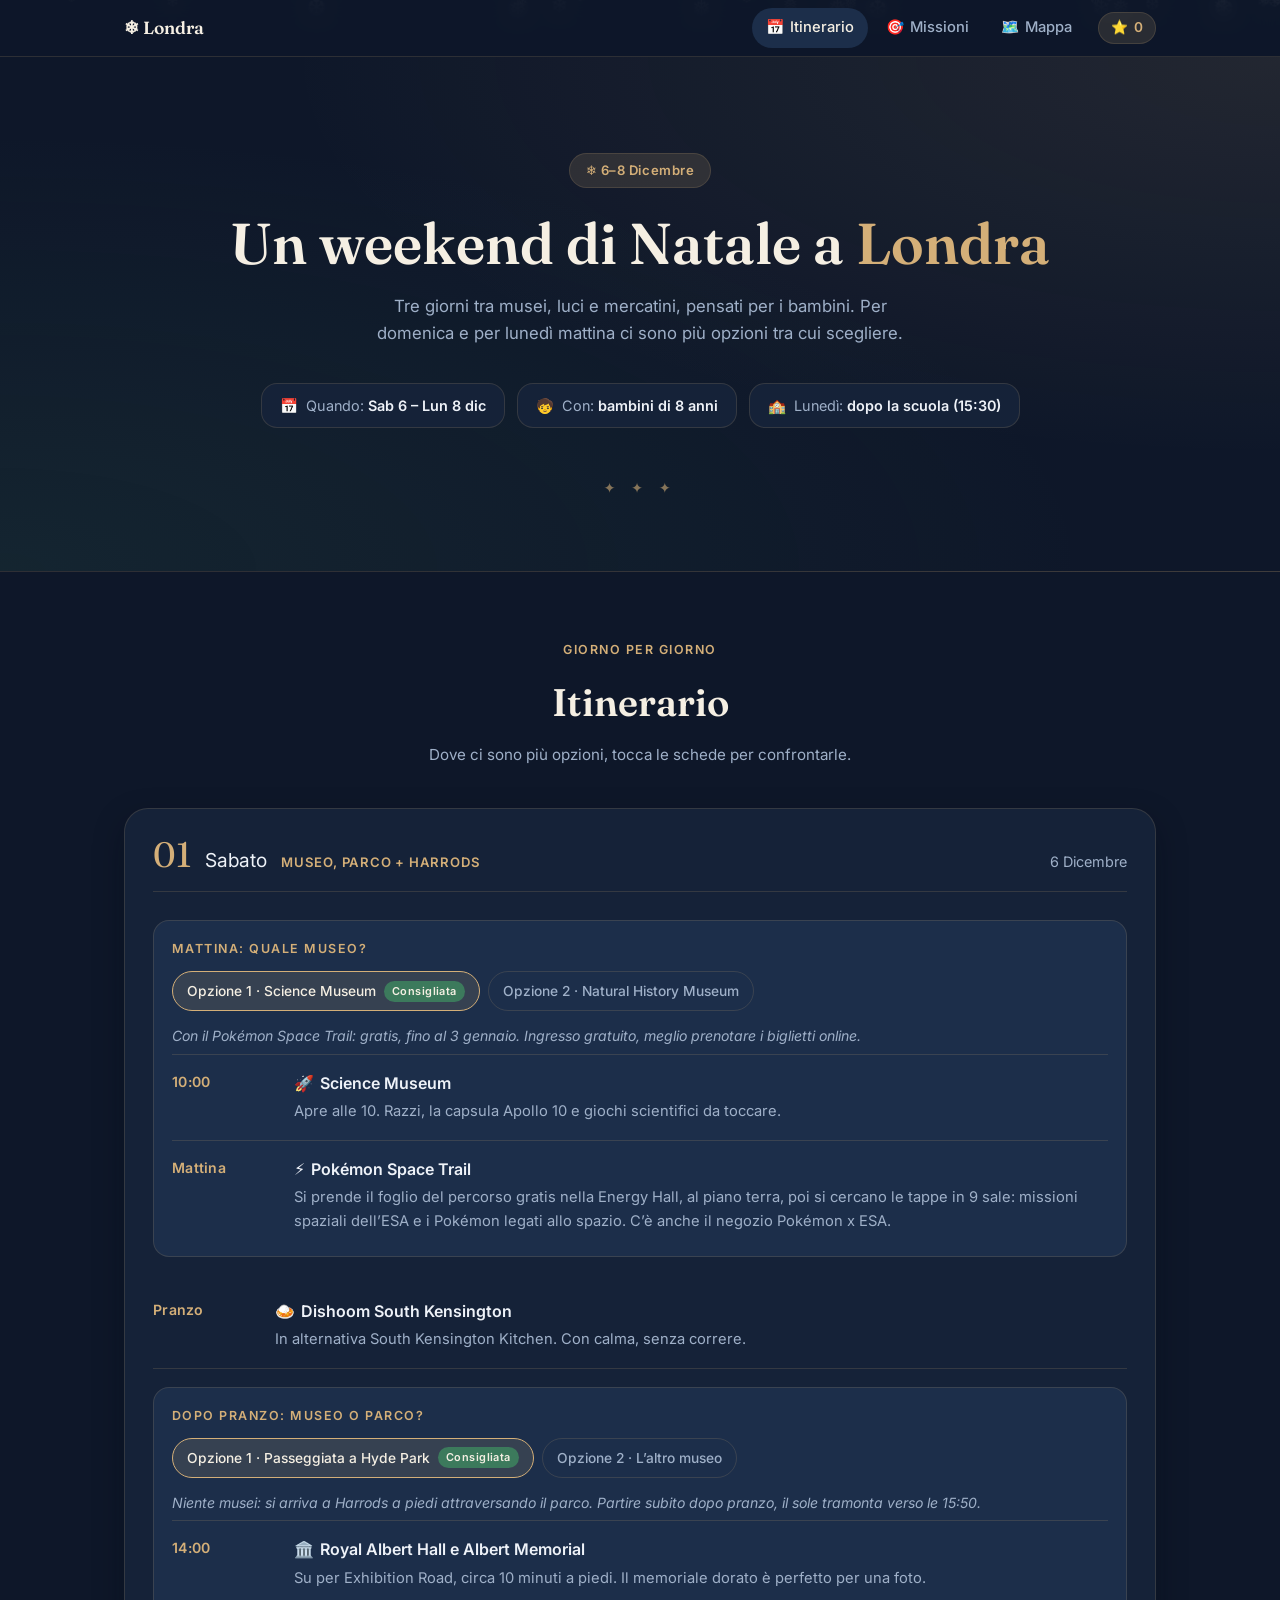
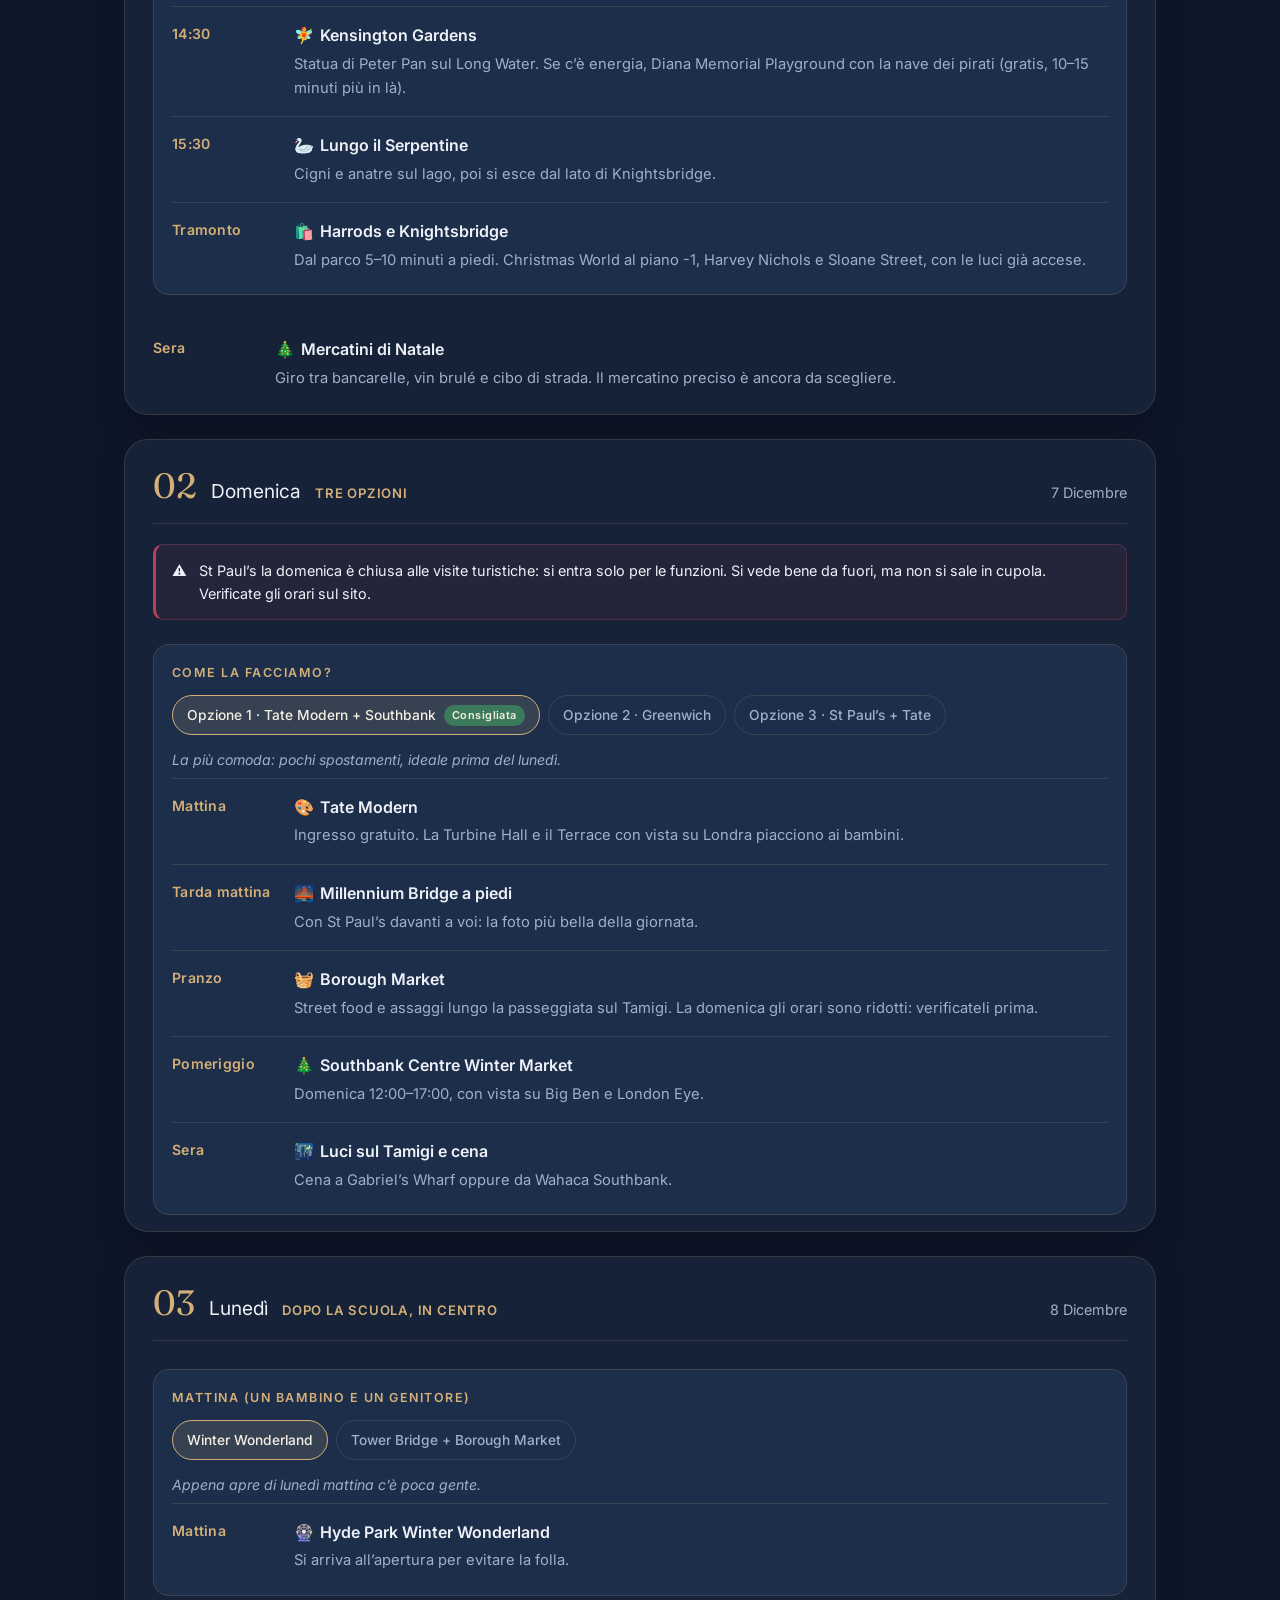
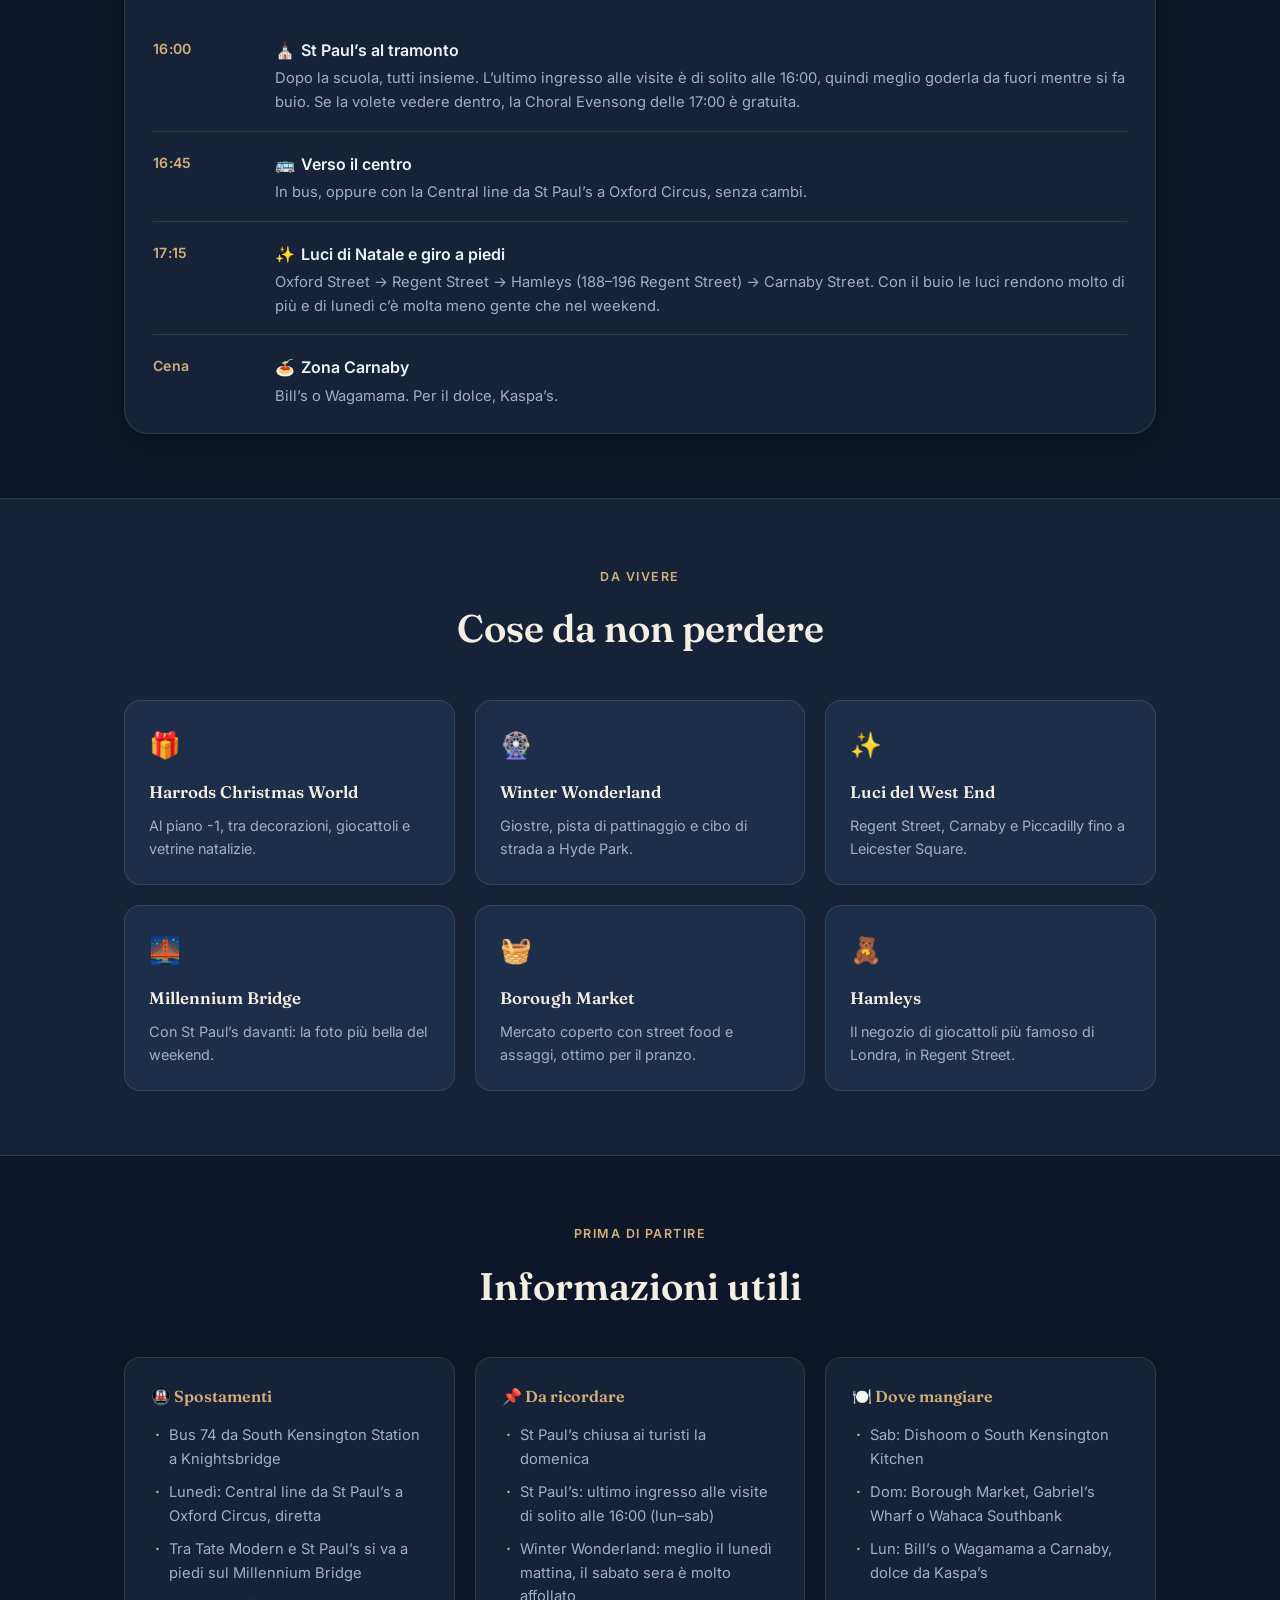
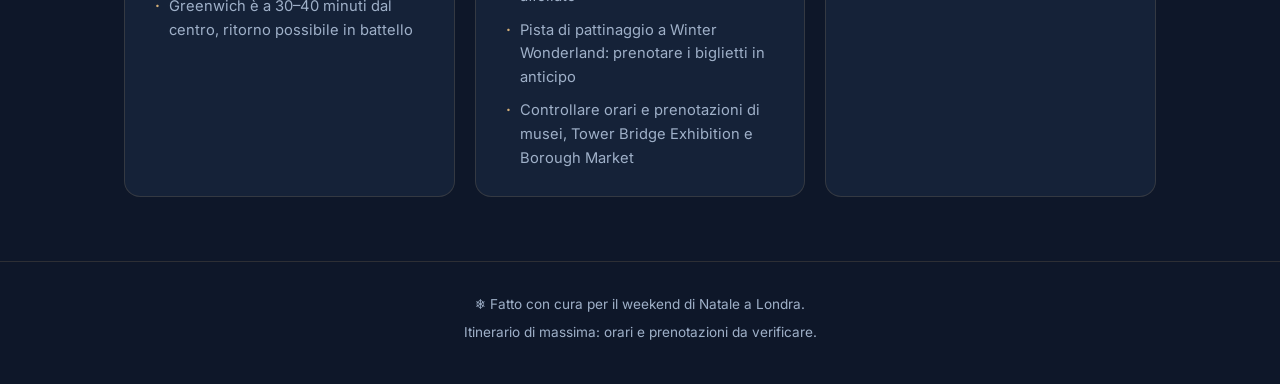
==== commit 02231ea7: "Make Saturday morning a museum choice, Science Museum recommended - Saturday morning: Science Museum" ====
--- a/index.html
+++ b/index.html
@@ -14,7 +14,7 @@
   <link rel="preconnect" href="https://fonts.gstatic.com" crossorigin>
   <link href="https://fonts.googleapis.com/css2?family=Fraunces:opsz,wght@9..144,500;9..144,600;9..144,700&family=Inter:wght@400;500;600;700&display=swap" rel="stylesheet">
 
-  <link rel="stylesheet" href="css/main.css?v=9">
+  <link rel="stylesheet" href="css/main.css?v=10">
 </head>
 <body>
 
@@ -34,16 +34,16 @@
 
   <footer id="footer"></footer>
 
-  <script src="js/content.js?v=9"></script>
-  <script src="js/store.js?v=9"></script>
-  <script src="js/snow.js?v=9"></script>
-  <script src="js/nav.js?v=9"></script>
-  <script src="js/render/header.js?v=9"></script>
-  <script src="js/render/itinerary.js?v=9"></script>
-  <script src="js/render/highlights.js?v=9"></script>
-  <script src="js/render/info.js?v=9"></script>
-  <script src="js/render/footer.js?v=9"></script>
-  <script src="js/options-behavior.js?v=9"></script>
-  <script src="js/main.js?v=9"></script>
+  <script src="js/content.js?v=10"></script>
+  <script src="js/store.js?v=10"></script>
+  <script src="js/snow.js?v=10"></script>
+  <script src="js/nav.js?v=10"></script>
+  <script src="js/render/header.js?v=10"></script>
+  <script src="js/render/itinerary.js?v=10"></script>
+  <script src="js/render/highlights.js?v=10"></script>
+  <script src="js/render/info.js?v=10"></script>
+  <script src="js/render/footer.js?v=10"></script>
+  <script src="js/options-behavior.js?v=10"></script>
+  <script src="js/main.js?v=10"></script>
 </body>
 </html>
--- a/css/main.css
+++ b/css/main.css
@@ -1,17 +1,17 @@
 /* Entry point: importa i token prima di tutto, poi base e i moduli
    per sezione. L'ordine segue quello del DOM in index.html. */
-@import 'tokens.css?v=9';
-@import 'base.css?v=9';
-@import 'snow.css?v=9';
-@import 'nav.css?v=9';
-@import 'header.css?v=9';
-@import 'itinerary.css?v=9';
-@import 'choice.css?v=9';
-@import 'highlights.css?v=9';
-@import 'info.css?v=9';
-@import 'missions.css?v=9';
-@import 'map.css?v=9';
-@import 'footer.css?v=9';
+@import 'tokens.css?v=10';
+@import 'base.css?v=10';
+@import 'snow.css?v=10';
+@import 'nav.css?v=10';
+@import 'header.css?v=10';
+@import 'itinerary.css?v=10';
+@import 'choice.css?v=10';
+@import 'highlights.css?v=10';
+@import 'info.css?v=10';
+@import 'missions.css?v=10';
+@import 'map.css?v=10';
+@import 'footer.css?v=10';
 
 main {
   position: relative;
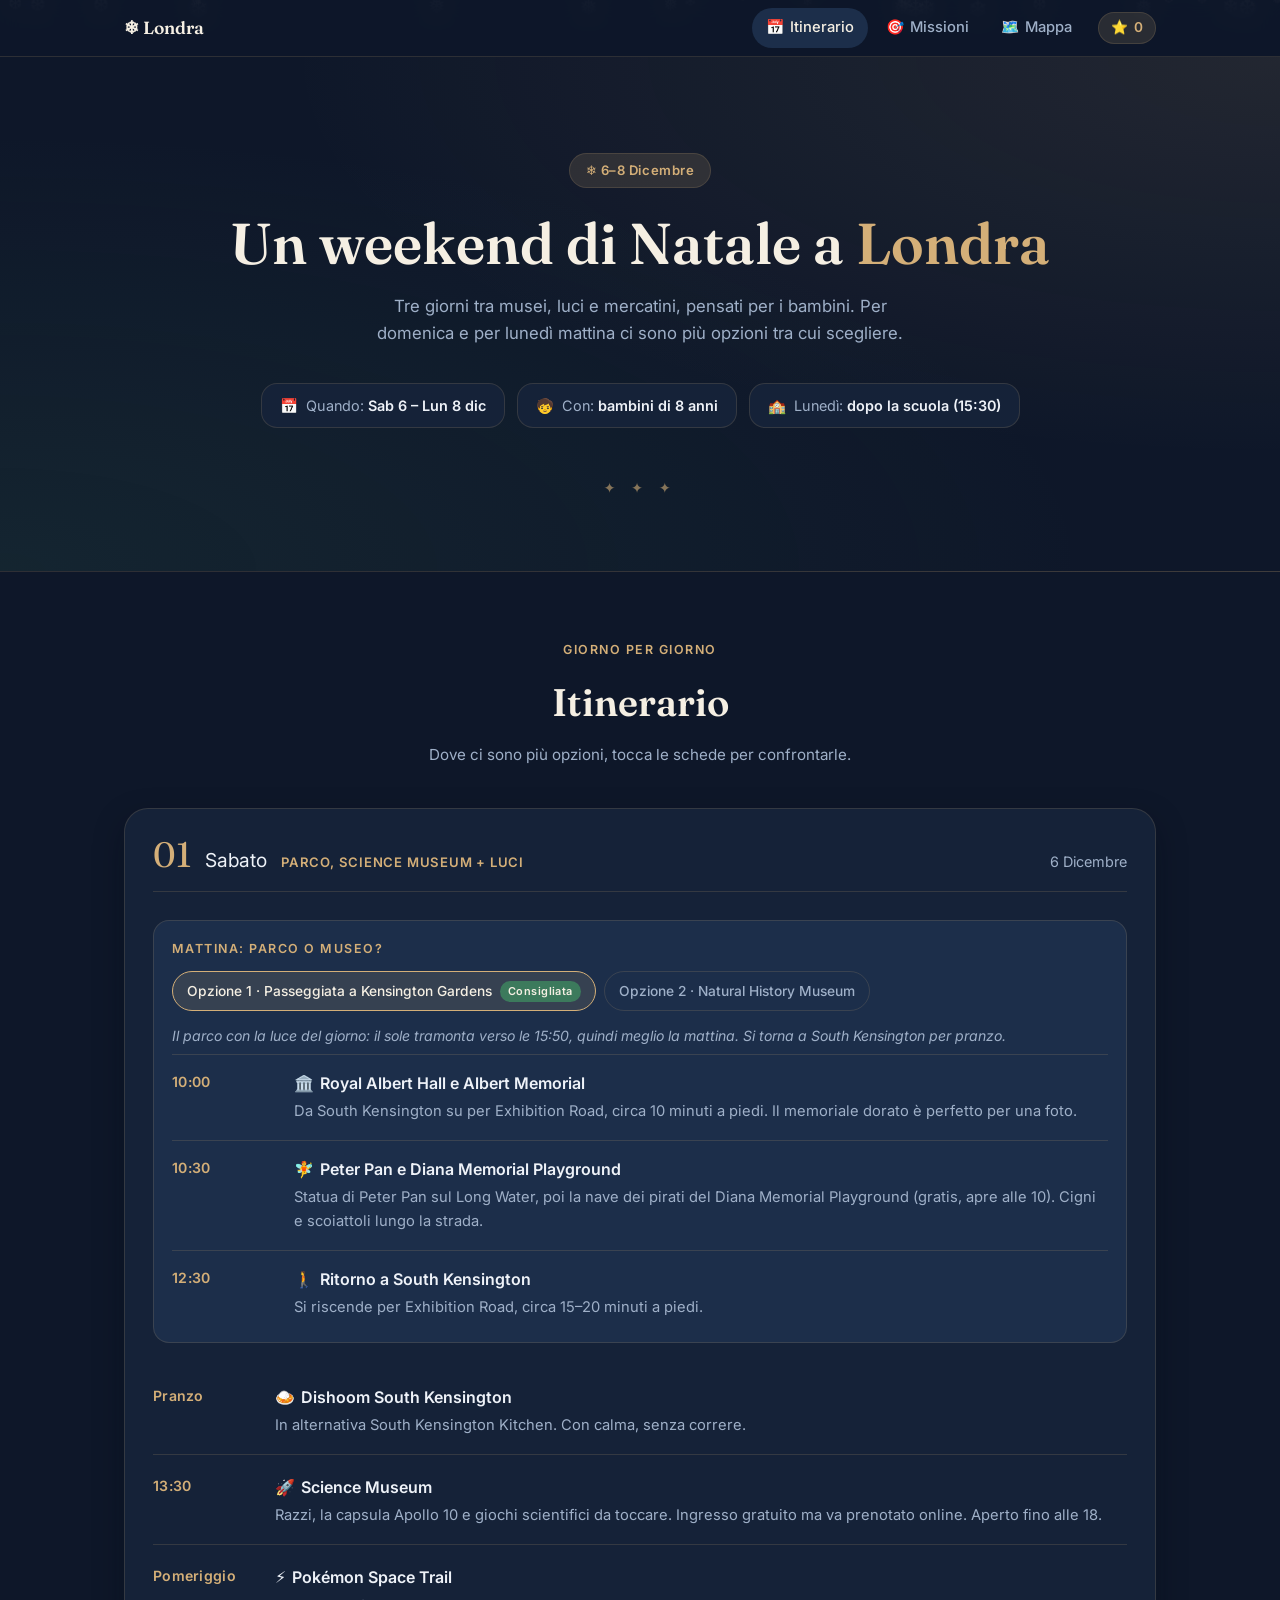
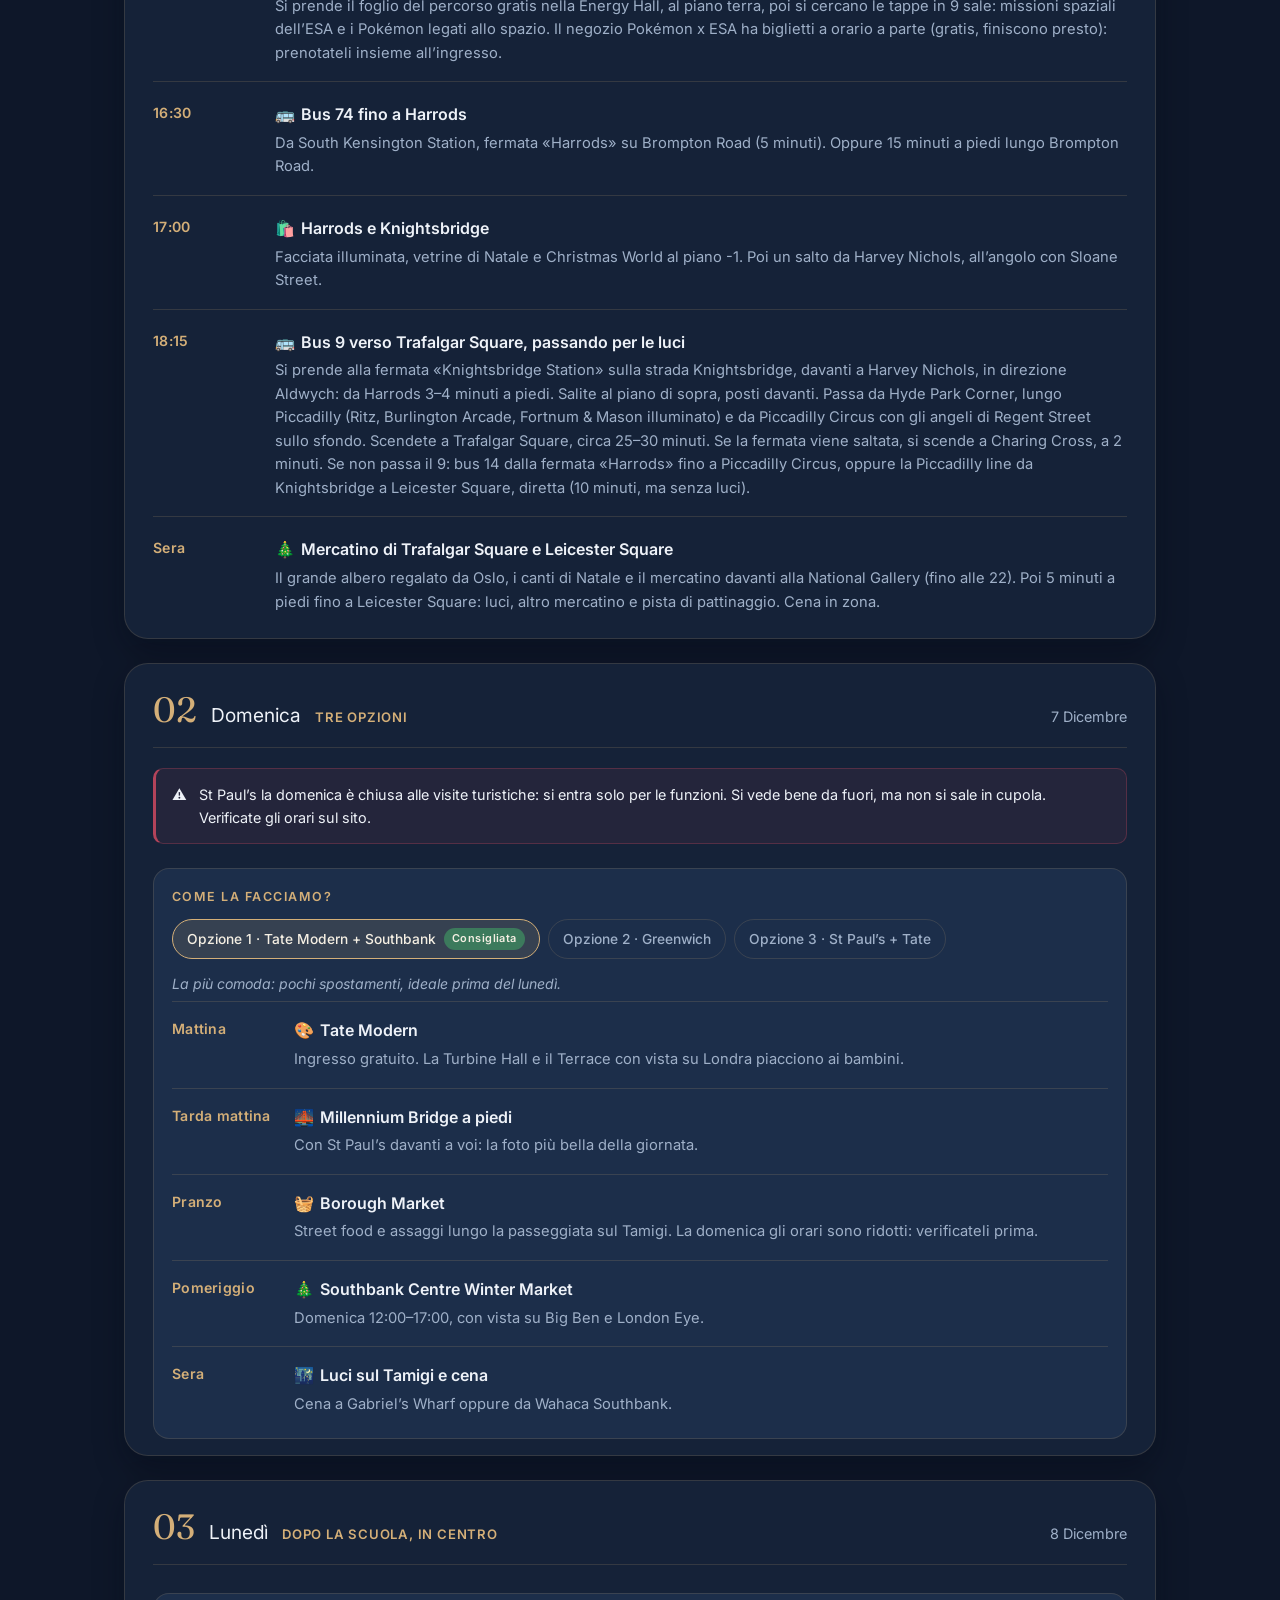
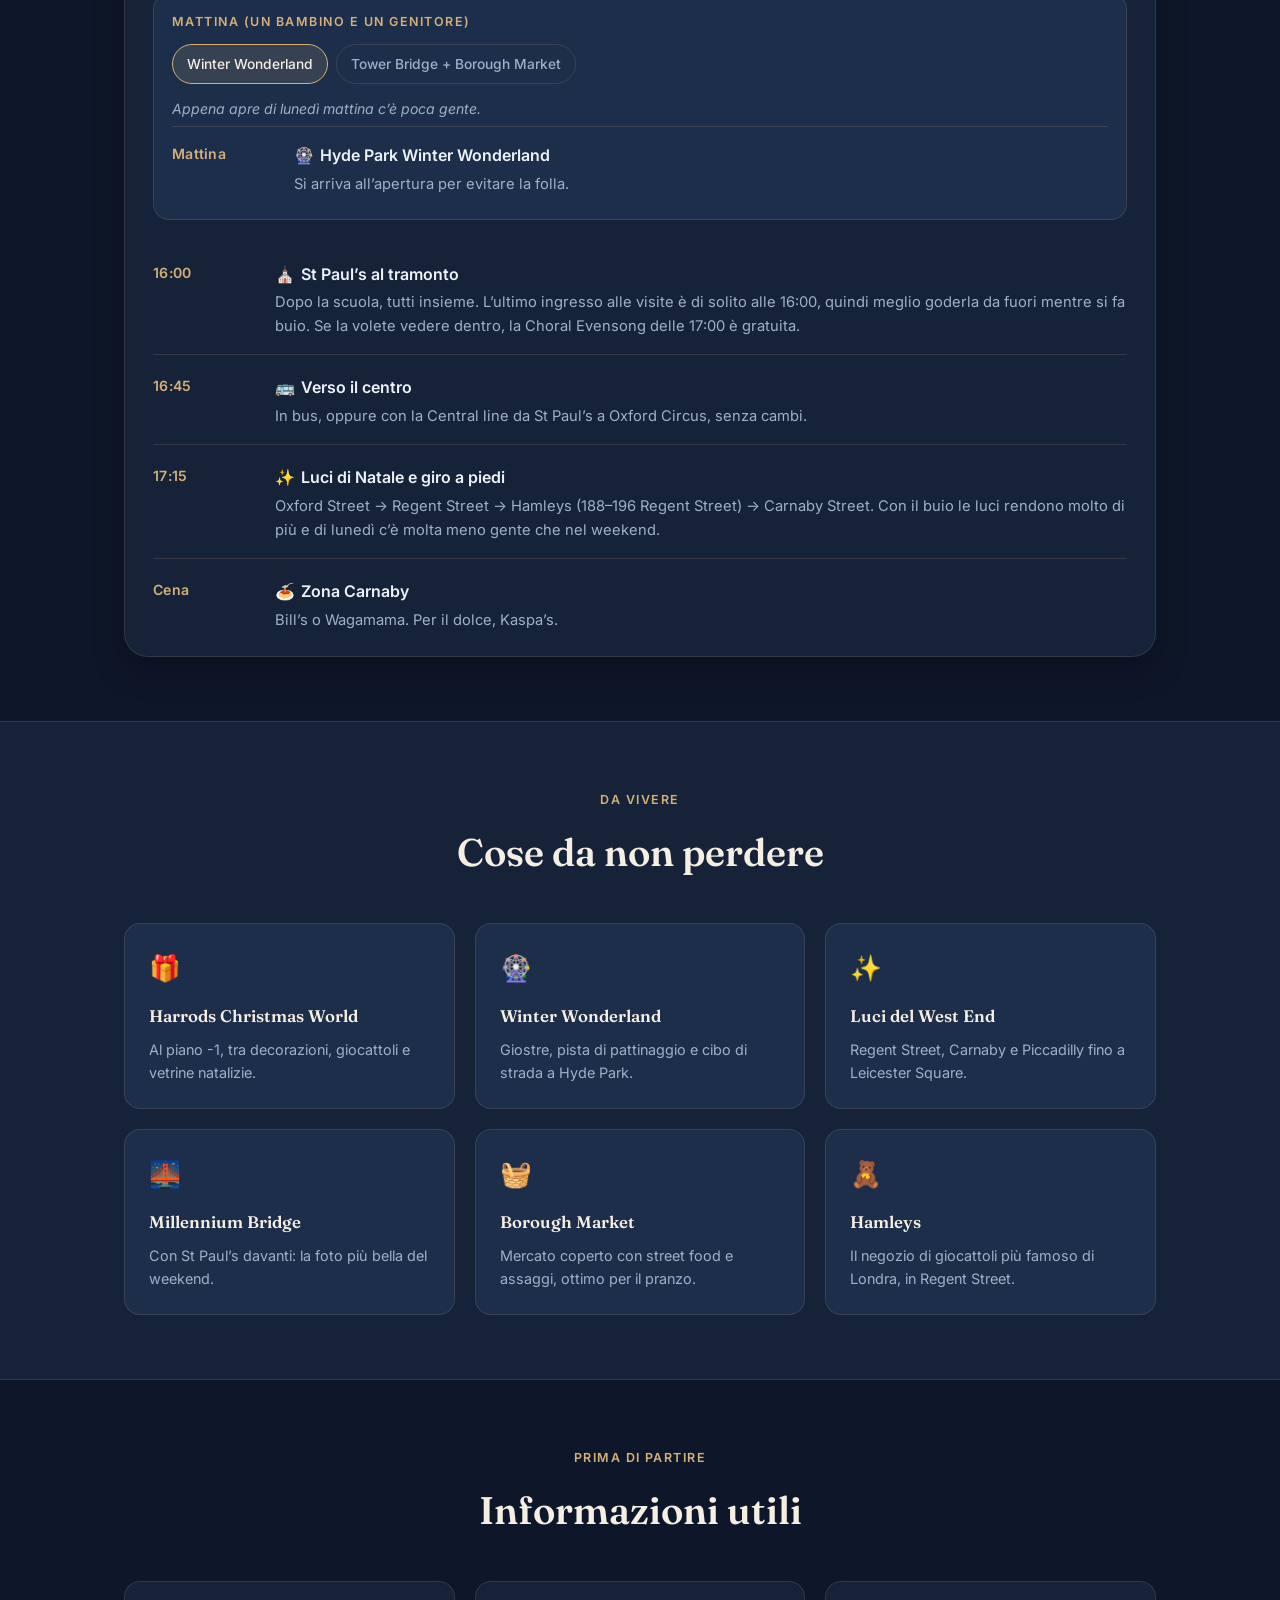
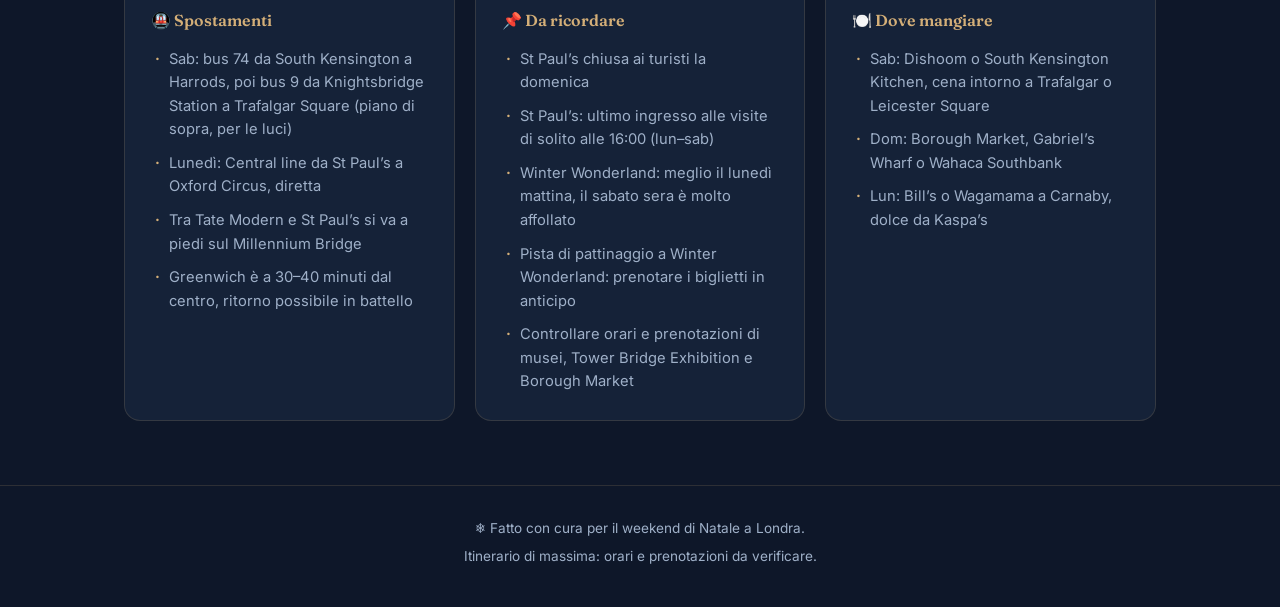
==== commit b9388ed4: "Move Science Museum to Saturday afternoon, bus 9 to Trafalgar Square Morning is now Kensington Garde" ====
--- a/index.html
+++ b/index.html
@@ -14,7 +14,7 @@
   <link rel="preconnect" href="https://fonts.gstatic.com" crossorigin>
   <link href="https://fonts.googleapis.com/css2?family=Fraunces:opsz,wght@9..144,500;9..144,600;9..144,700&family=Inter:wght@400;500;600;700&display=swap" rel="stylesheet">
 
-  <link rel="stylesheet" href="css/main.css?v=10">
+  <link rel="stylesheet" href="css/main.css?v=11">
 </head>
 <body>
 
@@ -34,16 +34,16 @@
 
   <footer id="footer"></footer>
 
-  <script src="js/content.js?v=10"></script>
-  <script src="js/store.js?v=10"></script>
-  <script src="js/snow.js?v=10"></script>
-  <script src="js/nav.js?v=10"></script>
-  <script src="js/render/header.js?v=10"></script>
-  <script src="js/render/itinerary.js?v=10"></script>
-  <script src="js/render/highlights.js?v=10"></script>
-  <script src="js/render/info.js?v=10"></script>
-  <script src="js/render/footer.js?v=10"></script>
-  <script src="js/options-behavior.js?v=10"></script>
-  <script src="js/main.js?v=10"></script>
+  <script src="js/content.js?v=11"></script>
+  <script src="js/store.js?v=11"></script>
+  <script src="js/snow.js?v=11"></script>
+  <script src="js/nav.js?v=11"></script>
+  <script src="js/render/header.js?v=11"></script>
+  <script src="js/render/itinerary.js?v=11"></script>
+  <script src="js/render/highlights.js?v=11"></script>
+  <script src="js/render/info.js?v=11"></script>
+  <script src="js/render/footer.js?v=11"></script>
+  <script src="js/options-behavior.js?v=11"></script>
+  <script src="js/main.js?v=11"></script>
 </body>
 </html>
--- a/css/main.css
+++ b/css/main.css
@@ -1,17 +1,17 @@
 /* Entry point: importa i token prima di tutto, poi base e i moduli
    per sezione. L'ordine segue quello del DOM in index.html. */
-@import 'tokens.css?v=10';
-@import 'base.css?v=10';
-@import 'snow.css?v=10';
-@import 'nav.css?v=10';
-@import 'header.css?v=10';
-@import 'itinerary.css?v=10';
-@import 'choice.css?v=10';
-@import 'highlights.css?v=10';
-@import 'info.css?v=10';
-@import 'missions.css?v=10';
-@import 'map.css?v=10';
-@import 'footer.css?v=10';
+@import 'tokens.css?v=11';
+@import 'base.css?v=11';
+@import 'snow.css?v=11';
+@import 'nav.css?v=11';
+@import 'header.css?v=11';
+@import 'itinerary.css?v=11';
+@import 'choice.css?v=11';
+@import 'highlights.css?v=11';
+@import 'info.css?v=11';
+@import 'missions.css?v=11';
+@import 'map.css?v=11';
+@import 'footer.css?v=11';
 
 main {
   position: relative;
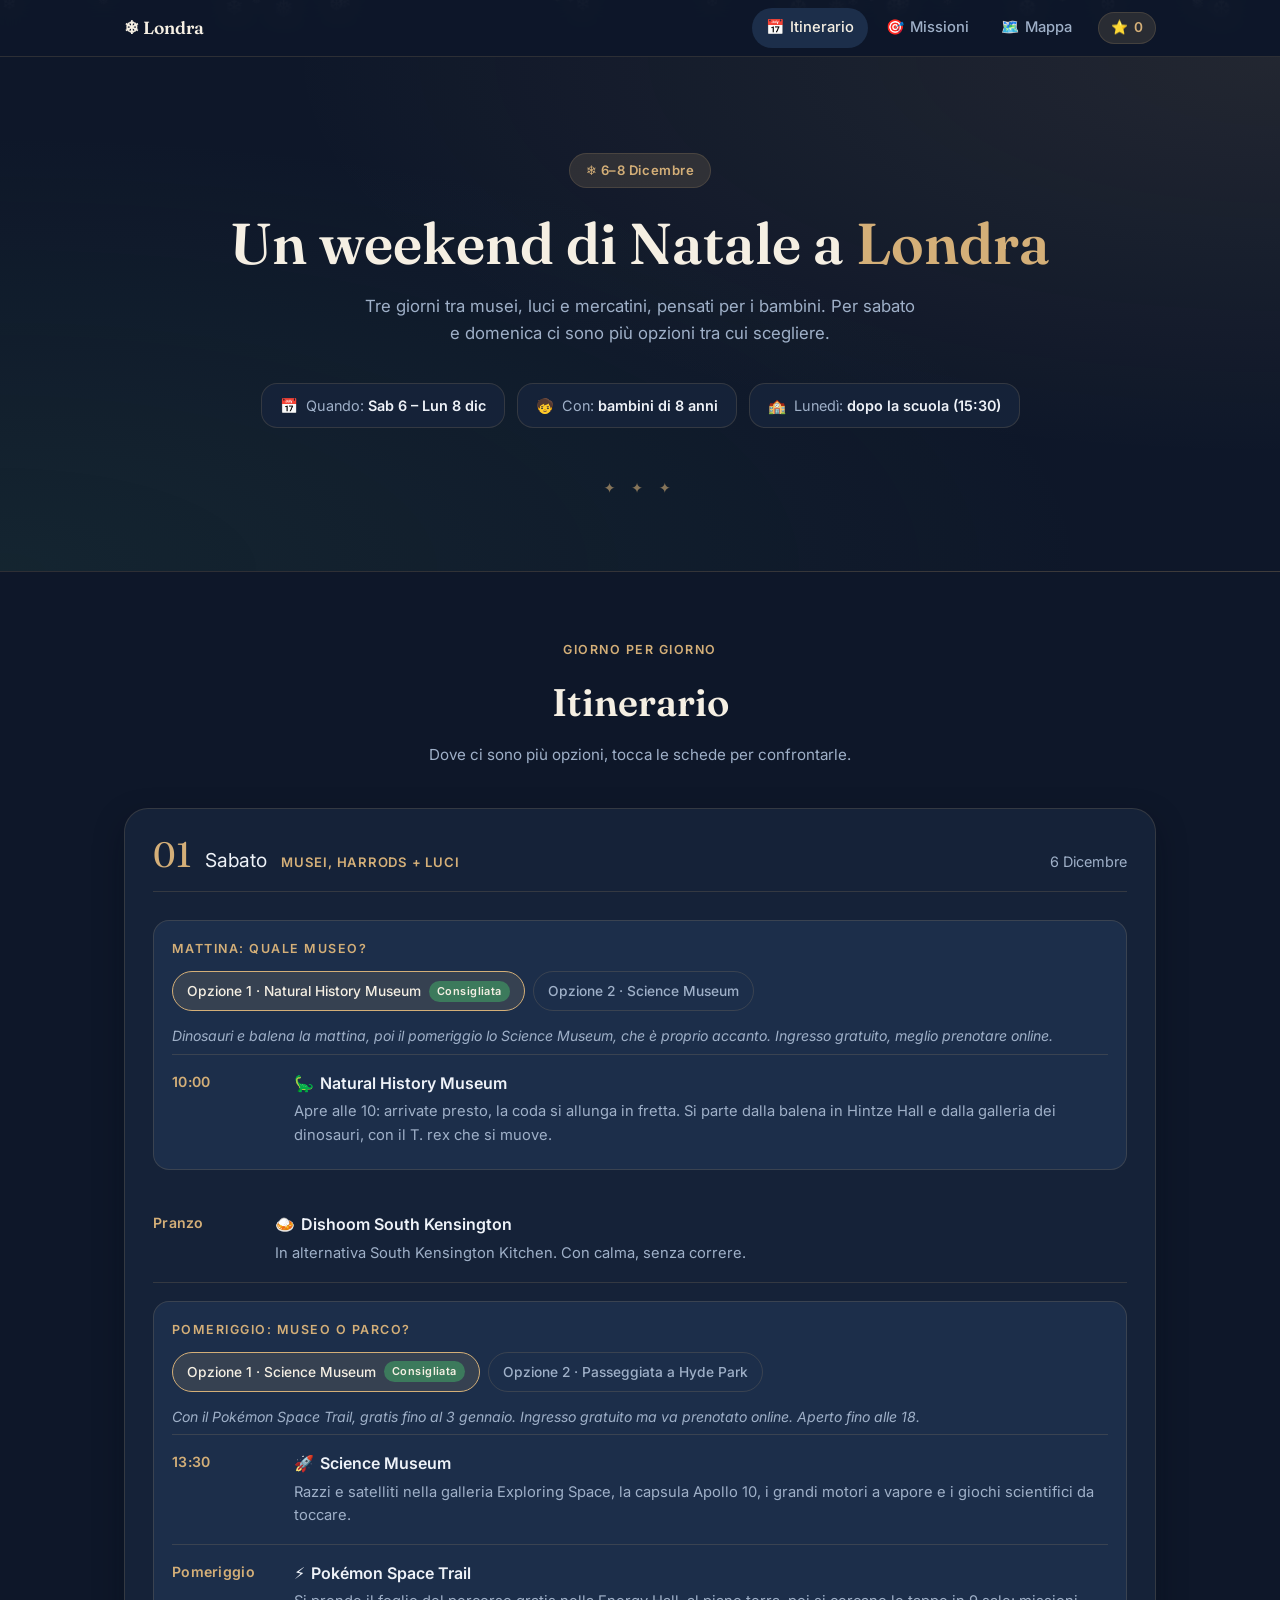
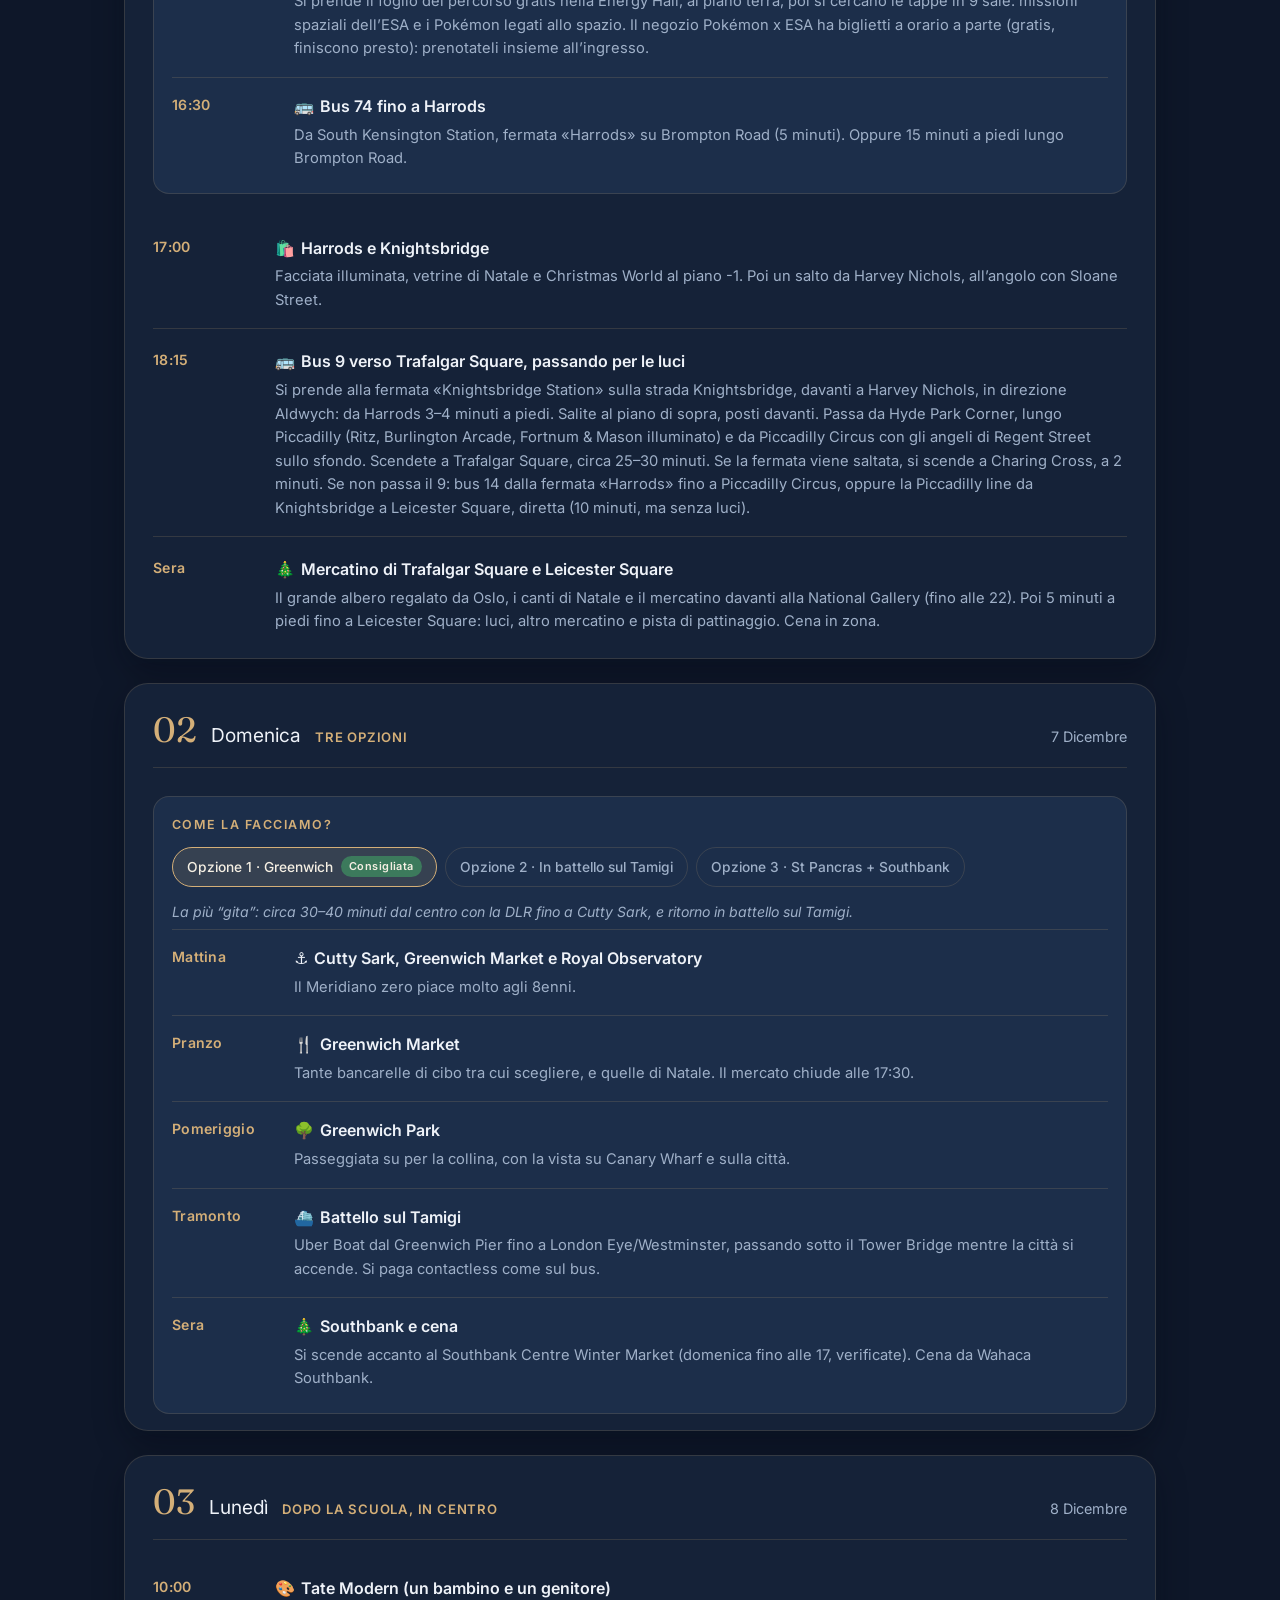
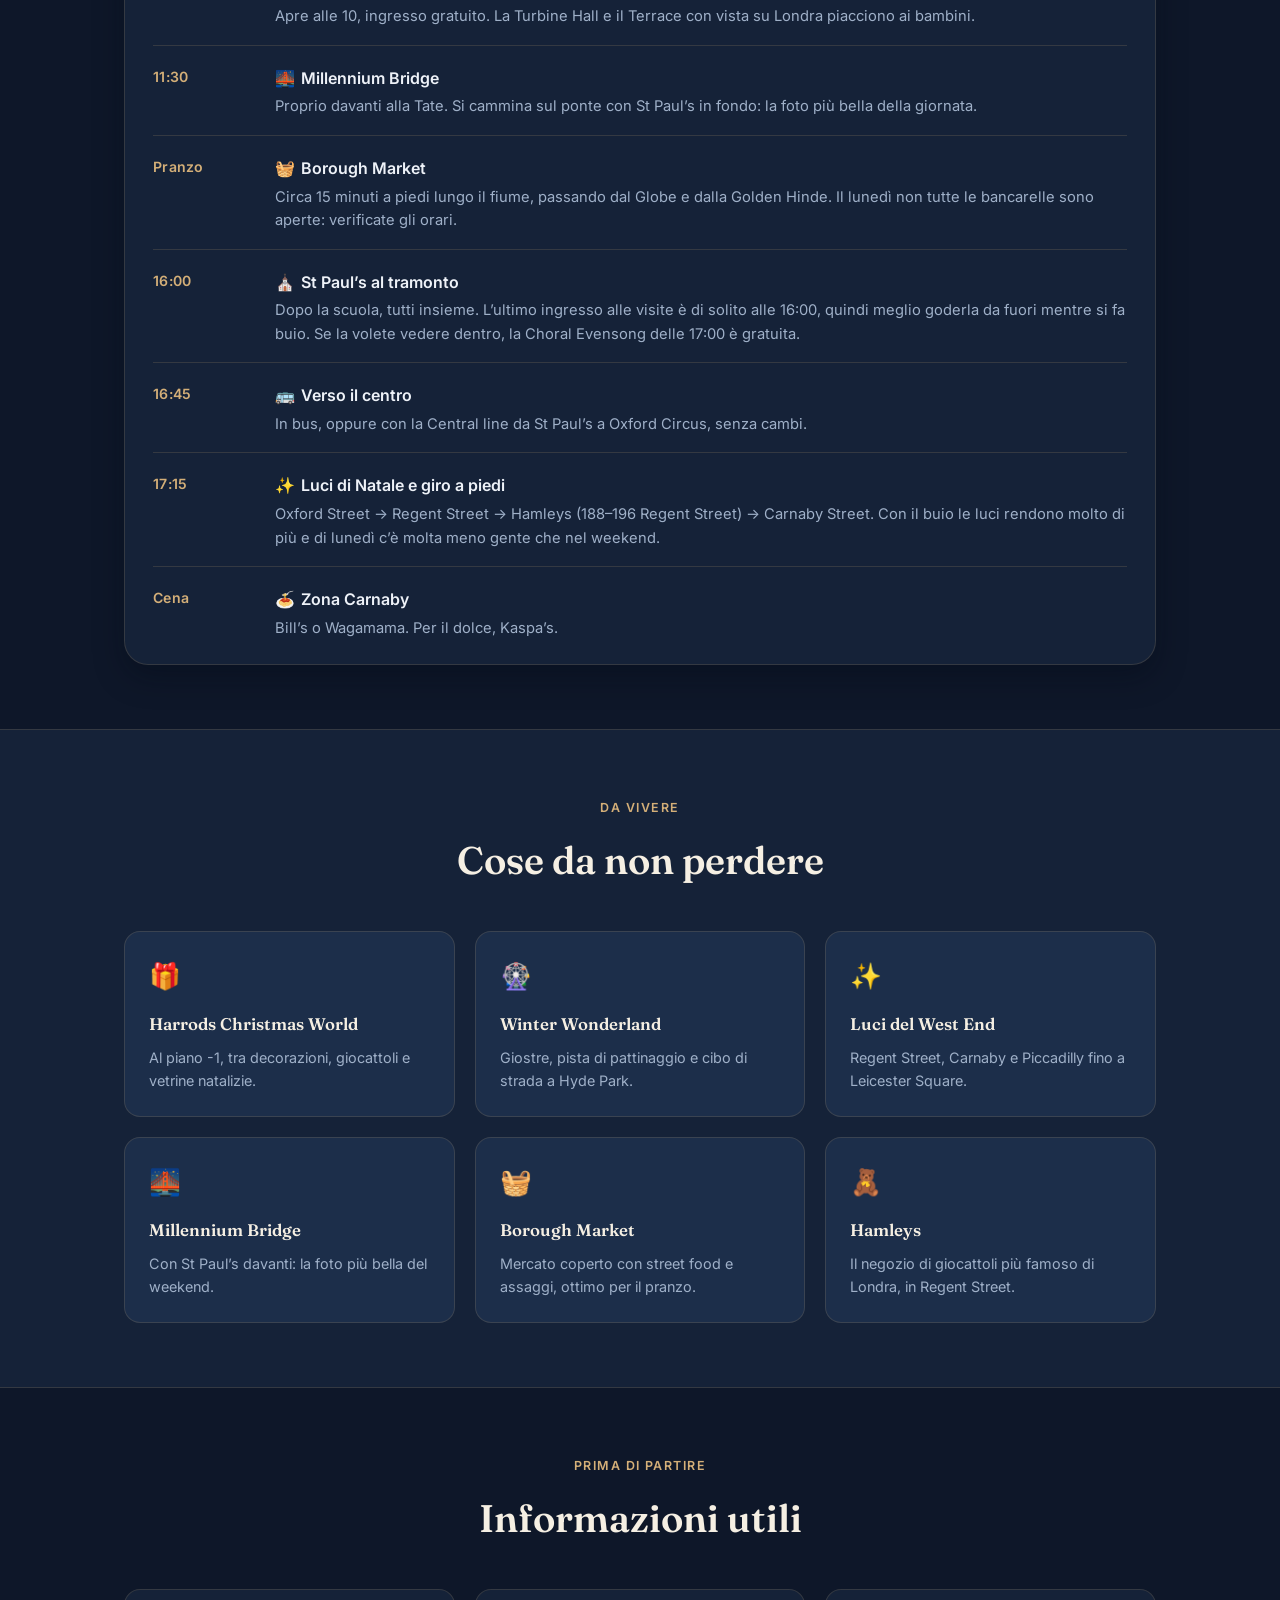
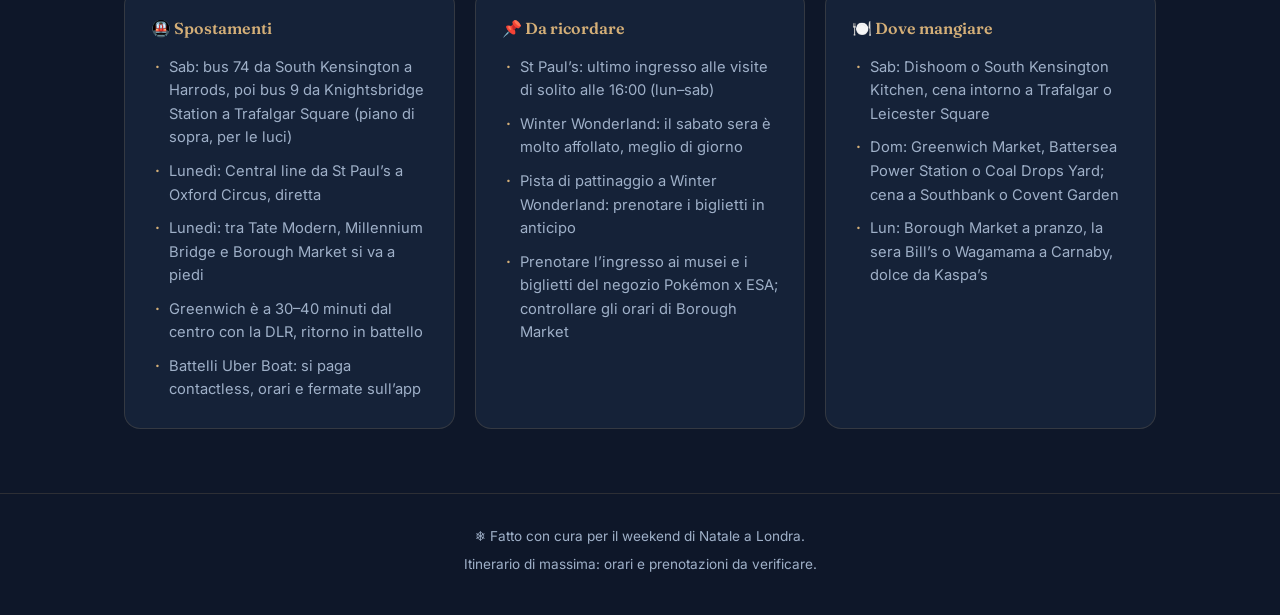
==== commit f855049a: "Rework weekend: museum choices Saturday, Greenwich Sunday, Tate Monday Saturday: Natural History Mus" ====
--- a/index.html
+++ b/index.html
@@ -14,7 +14,7 @@
   <link rel="preconnect" href="https://fonts.gstatic.com" crossorigin>
   <link href="https://fonts.googleapis.com/css2?family=Fraunces:opsz,wght@9..144,500;9..144,600;9..144,700&family=Inter:wght@400;500;600;700&display=swap" rel="stylesheet">
 
-  <link rel="stylesheet" href="css/main.css?v=11">
+  <link rel="stylesheet" href="css/main.css?v=12">
 </head>
 <body>
 
@@ -34,16 +34,16 @@
 
   <footer id="footer"></footer>
 
-  <script src="js/content.js?v=11"></script>
-  <script src="js/store.js?v=11"></script>
-  <script src="js/snow.js?v=11"></script>
-  <script src="js/nav.js?v=11"></script>
-  <script src="js/render/header.js?v=11"></script>
-  <script src="js/render/itinerary.js?v=11"></script>
-  <script src="js/render/highlights.js?v=11"></script>
-  <script src="js/render/info.js?v=11"></script>
-  <script src="js/render/footer.js?v=11"></script>
-  <script src="js/options-behavior.js?v=11"></script>
-  <script src="js/main.js?v=11"></script>
+  <script src="js/content.js?v=12"></script>
+  <script src="js/store.js?v=12"></script>
+  <script src="js/snow.js?v=12"></script>
+  <script src="js/nav.js?v=12"></script>
+  <script src="js/render/header.js?v=12"></script>
+  <script src="js/render/itinerary.js?v=12"></script>
+  <script src="js/render/highlights.js?v=12"></script>
+  <script src="js/render/info.js?v=12"></script>
+  <script src="js/render/footer.js?v=12"></script>
+  <script src="js/options-behavior.js?v=12"></script>
+  <script src="js/main.js?v=12"></script>
 </body>
 </html>
--- a/css/main.css
+++ b/css/main.css
@@ -1,17 +1,17 @@
 /* Entry point: importa i token prima di tutto, poi base e i moduli
    per sezione. L'ordine segue quello del DOM in index.html. */
-@import 'tokens.css?v=11';
-@import 'base.css?v=11';
-@import 'snow.css?v=11';
-@import 'nav.css?v=11';
-@import 'header.css?v=11';
-@import 'itinerary.css?v=11';
-@import 'choice.css?v=11';
-@import 'highlights.css?v=11';
-@import 'info.css?v=11';
-@import 'missions.css?v=11';
-@import 'map.css?v=11';
-@import 'footer.css?v=11';
+@import 'tokens.css?v=12';
+@import 'base.css?v=12';
+@import 'snow.css?v=12';
+@import 'nav.css?v=12';
+@import 'header.css?v=12';
+@import 'itinerary.css?v=12';
+@import 'choice.css?v=12';
+@import 'highlights.css?v=12';
+@import 'info.css?v=12';
+@import 'missions.css?v=12';
+@import 'map.css?v=12';
+@import 'footer.css?v=12';
 
 main {
   position: relative;
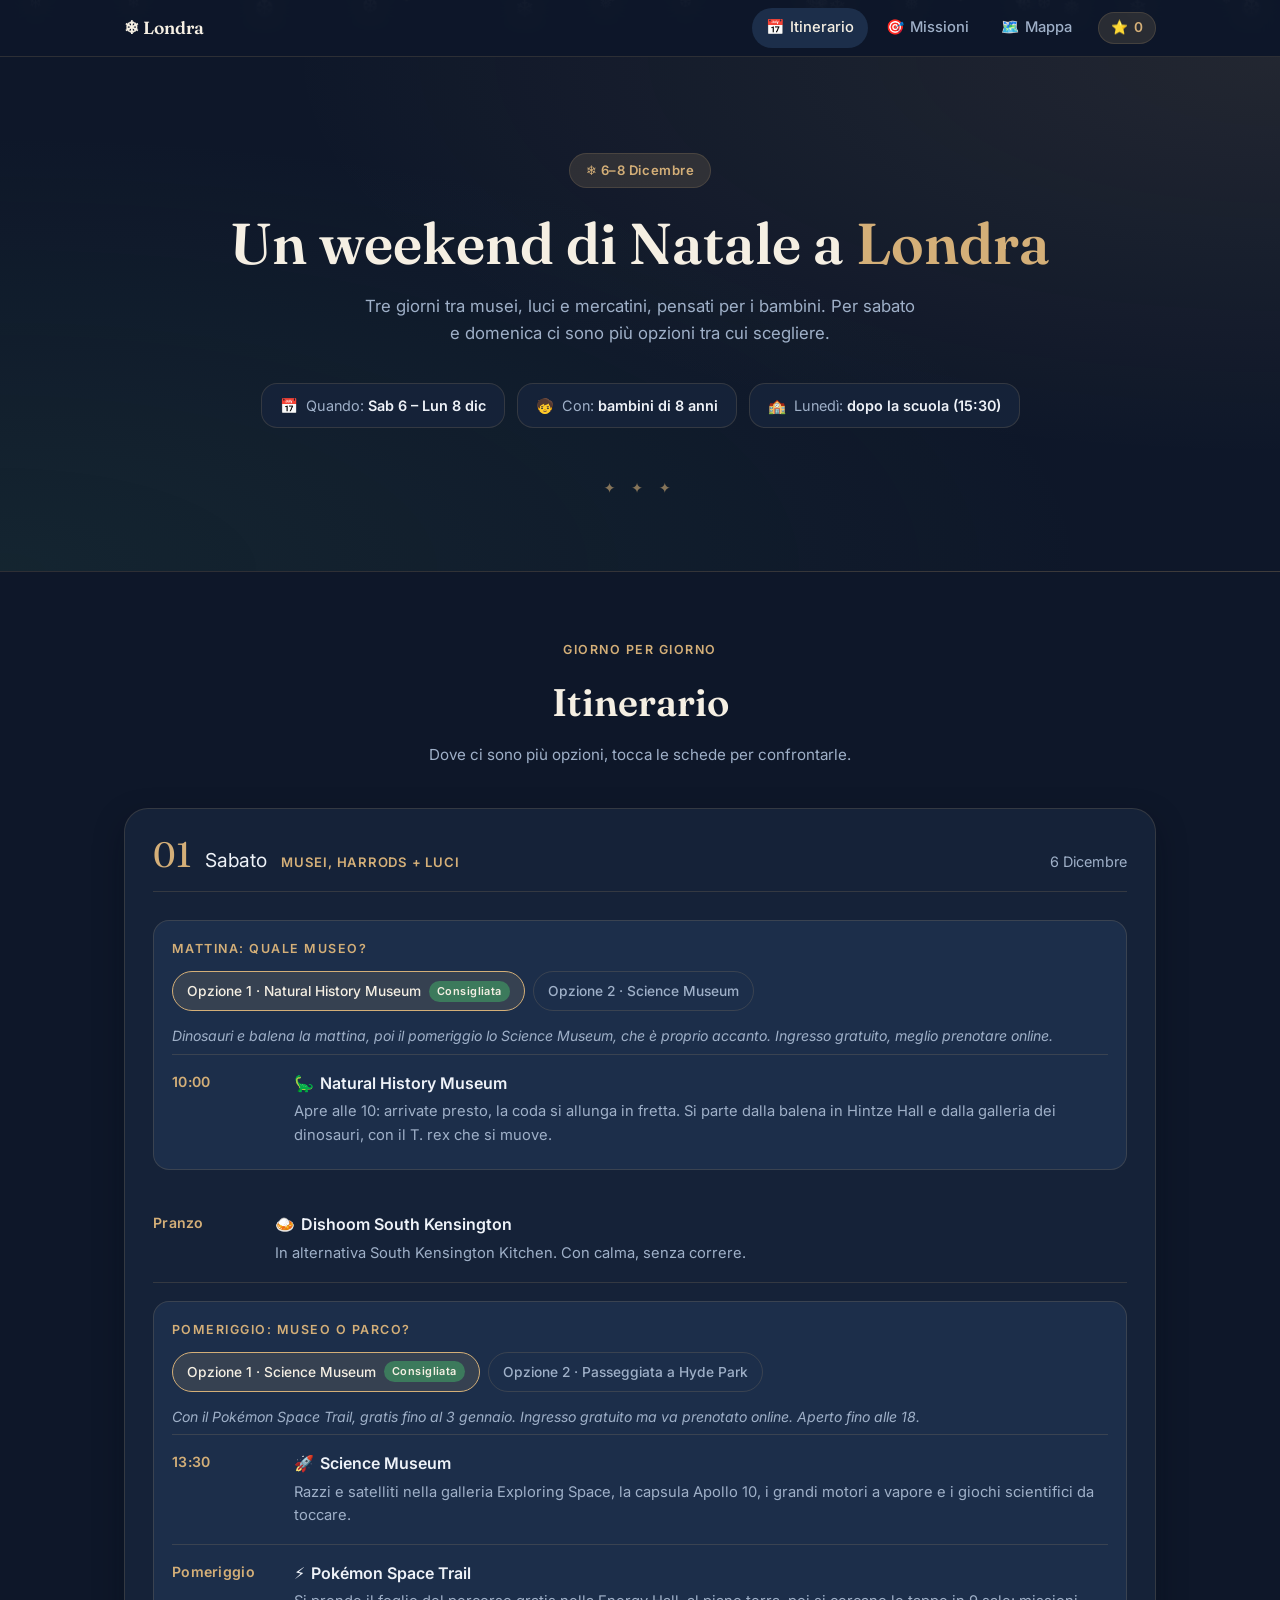
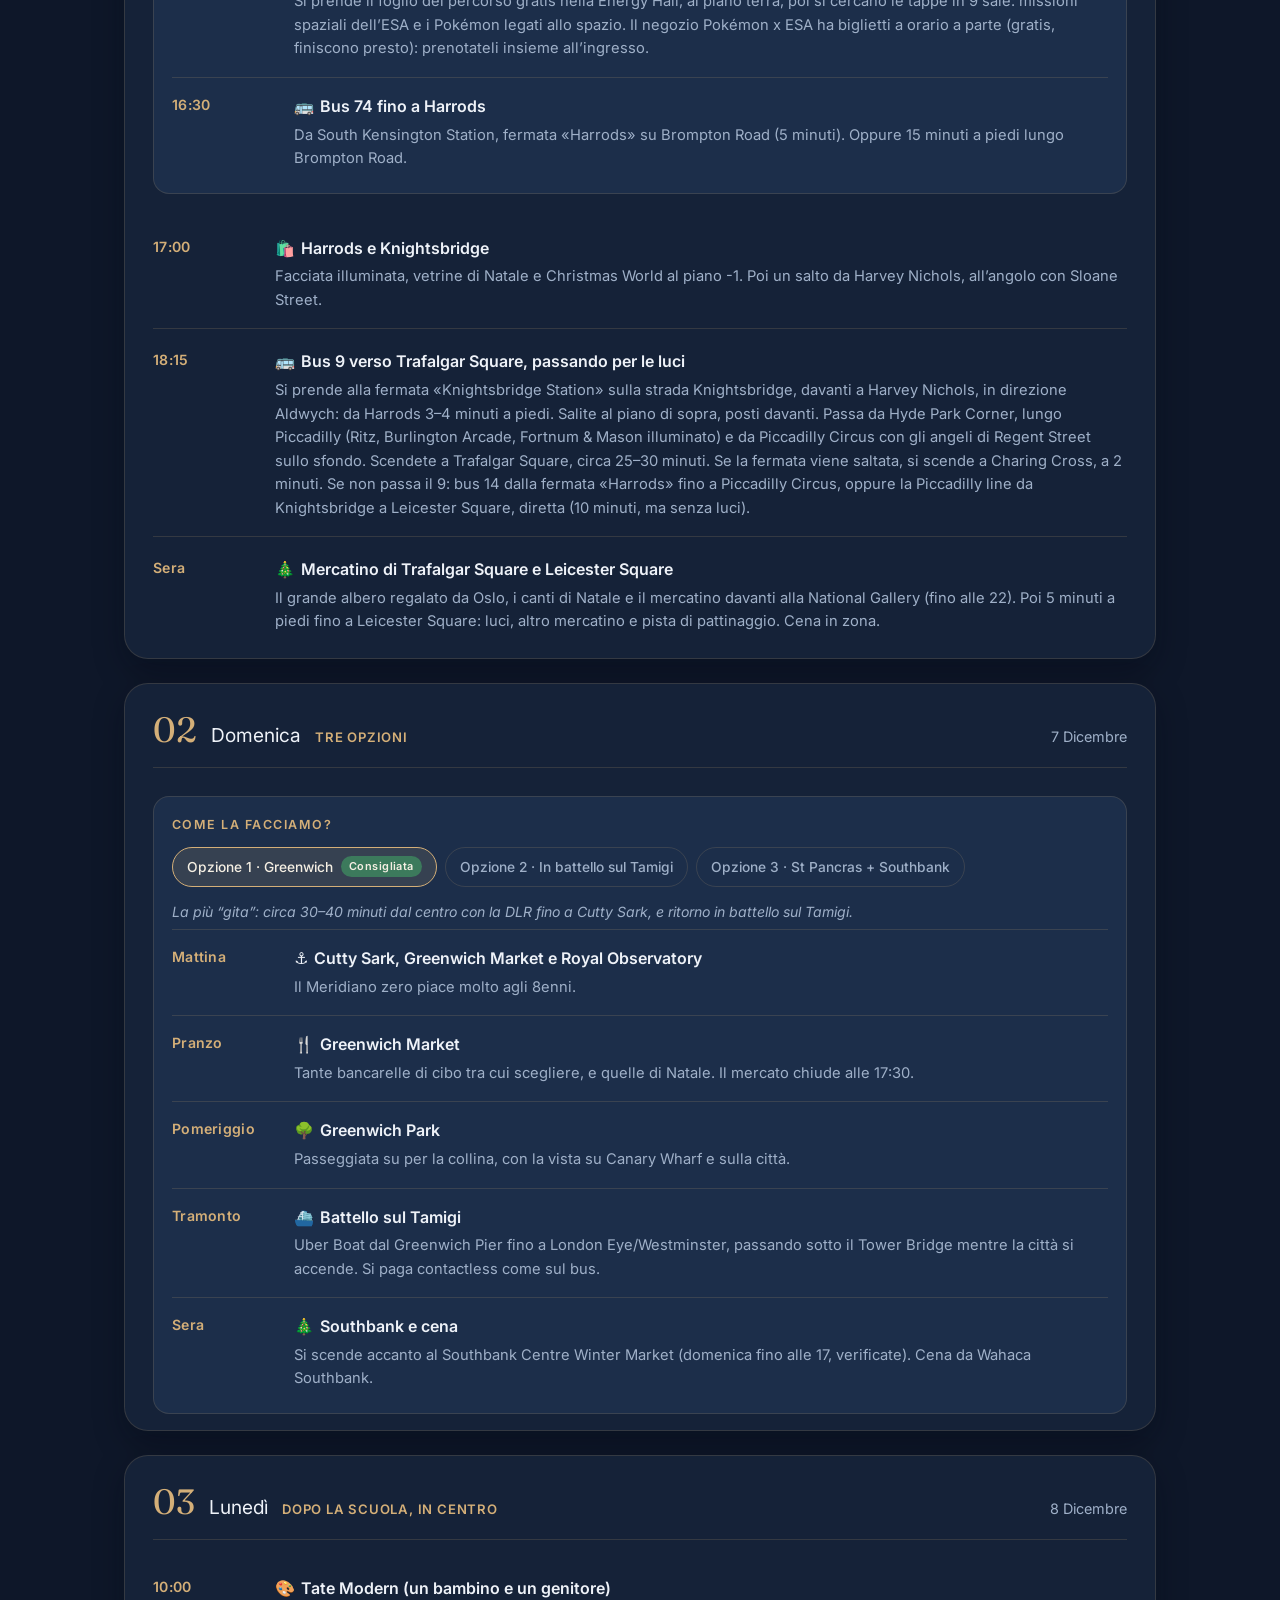
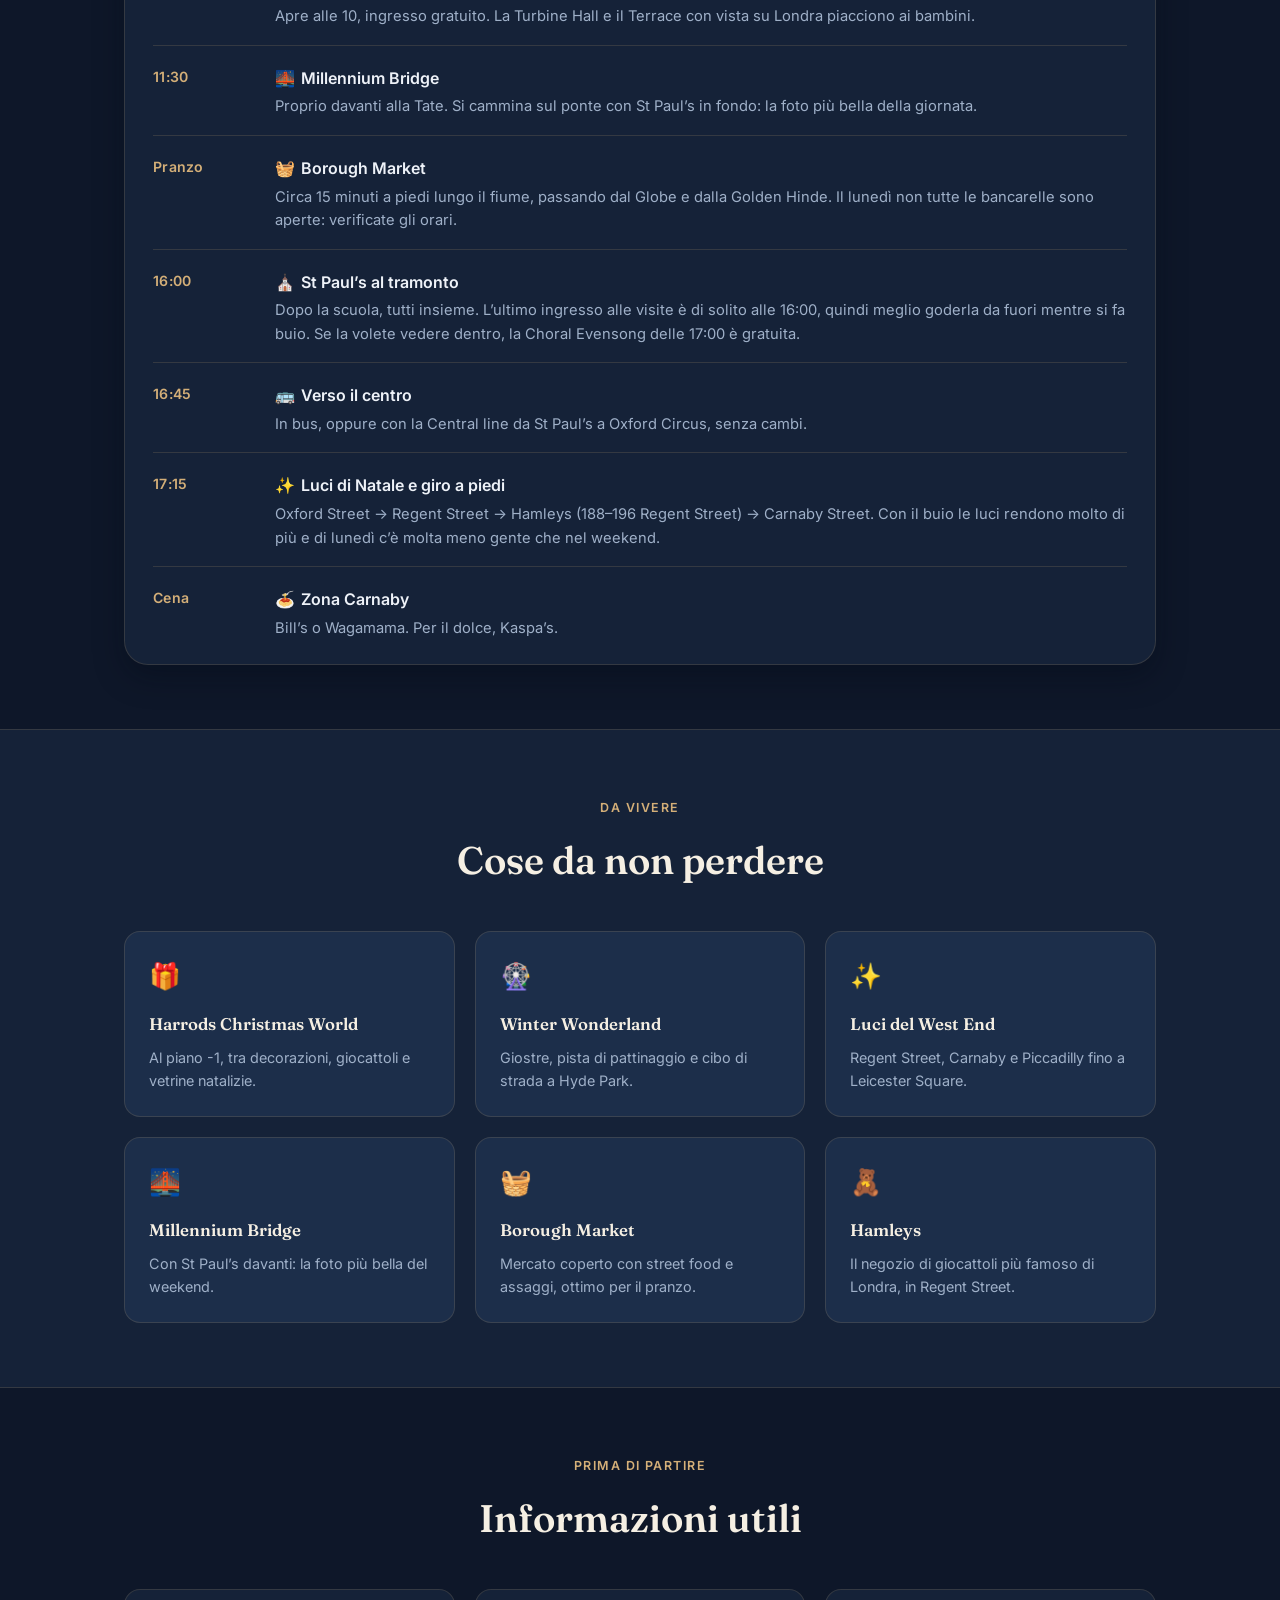
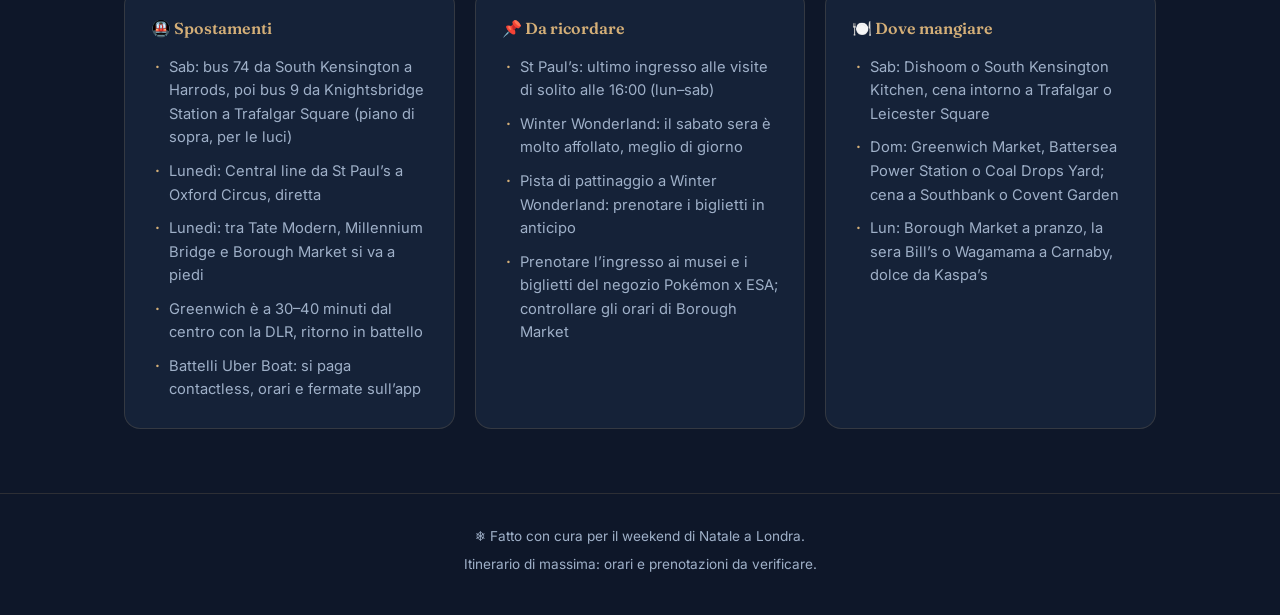
==== commit 151e28fd: "Add bus routes under the Christmas lights to the map Red double-decker lines for buses 74, 9, 19, 88" ====
--- a/index.html
+++ b/index.html
@@ -14,7 +14,7 @@
   <link rel="preconnect" href="https://fonts.gstatic.com" crossorigin>
   <link href="https://fonts.googleapis.com/css2?family=Fraunces:opsz,wght@9..144,500;9..144,600;9..144,700&family=Inter:wght@400;500;600;700&display=swap" rel="stylesheet">
 
-  <link rel="stylesheet" href="css/main.css?v=12">
+  <link rel="stylesheet" href="css/main.css?v=13">
 </head>
 <body>
 
@@ -34,16 +34,16 @@
 
   <footer id="footer"></footer>
 
-  <script src="js/content.js?v=12"></script>
-  <script src="js/store.js?v=12"></script>
-  <script src="js/snow.js?v=12"></script>
-  <script src="js/nav.js?v=12"></script>
-  <script src="js/render/header.js?v=12"></script>
-  <script src="js/render/itinerary.js?v=12"></script>
-  <script src="js/render/highlights.js?v=12"></script>
-  <script src="js/render/info.js?v=12"></script>
-  <script src="js/render/footer.js?v=12"></script>
-  <script src="js/options-behavior.js?v=12"></script>
-  <script src="js/main.js?v=12"></script>
+  <script src="js/content.js?v=13"></script>
+  <script src="js/store.js?v=13"></script>
+  <script src="js/snow.js?v=13"></script>
+  <script src="js/nav.js?v=13"></script>
+  <script src="js/render/header.js?v=13"></script>
+  <script src="js/render/itinerary.js?v=13"></script>
+  <script src="js/render/highlights.js?v=13"></script>
+  <script src="js/render/info.js?v=13"></script>
+  <script src="js/render/footer.js?v=13"></script>
+  <script src="js/options-behavior.js?v=13"></script>
+  <script src="js/main.js?v=13"></script>
 </body>
 </html>
--- a/css/main.css
+++ b/css/main.css
@@ -1,17 +1,17 @@
 /* Entry point: importa i token prima di tutto, poi base e i moduli
    per sezione. L'ordine segue quello del DOM in index.html. */
-@import 'tokens.css?v=12';
-@import 'base.css?v=12';
-@import 'snow.css?v=12';
-@import 'nav.css?v=12';
-@import 'header.css?v=12';
-@import 'itinerary.css?v=12';
-@import 'choice.css?v=12';
-@import 'highlights.css?v=12';
-@import 'info.css?v=12';
-@import 'missions.css?v=12';
-@import 'map.css?v=12';
-@import 'footer.css?v=12';
+@import 'tokens.css?v=13';
+@import 'base.css?v=13';
+@import 'snow.css?v=13';
+@import 'nav.css?v=13';
+@import 'header.css?v=13';
+@import 'itinerary.css?v=13';
+@import 'choice.css?v=13';
+@import 'highlights.css?v=13';
+@import 'info.css?v=13';
+@import 'missions.css?v=13';
+@import 'map.css?v=13';
+@import 'footer.css?v=13';
 
 main {
   position: relative;
